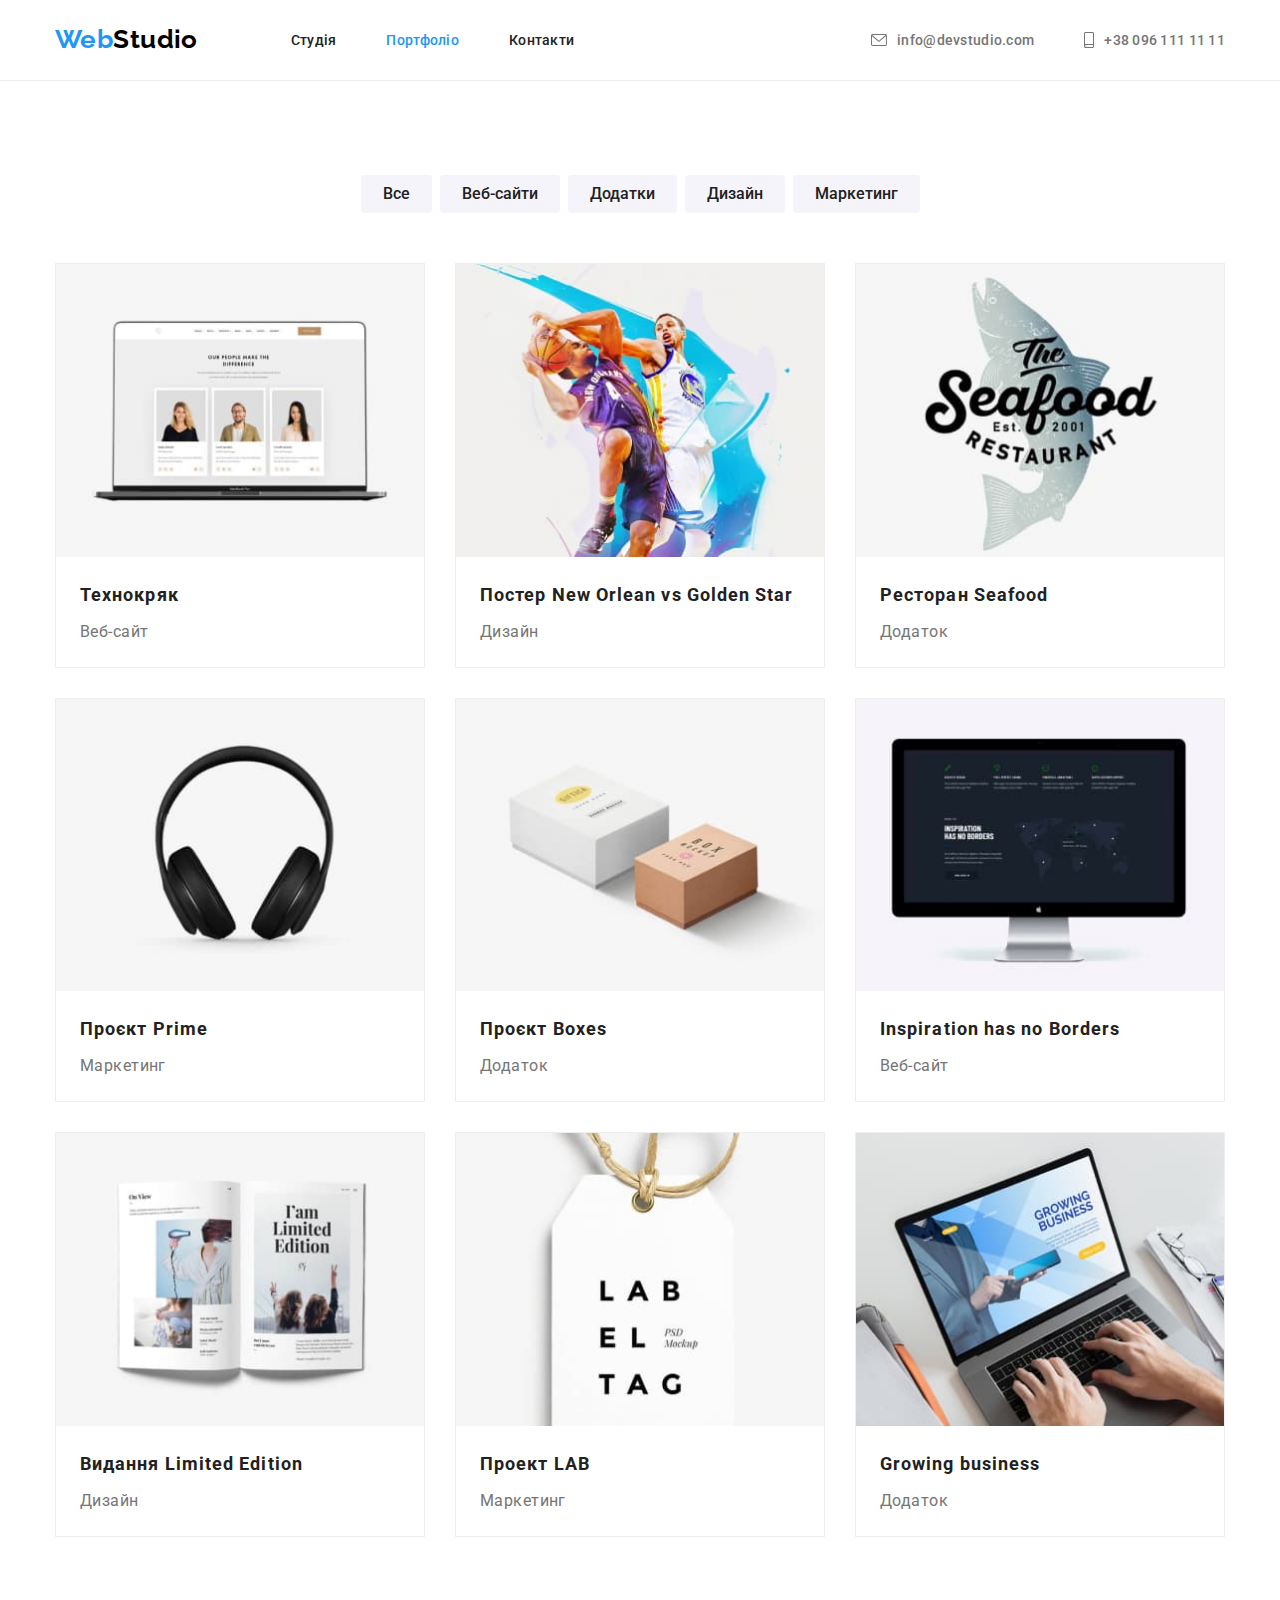
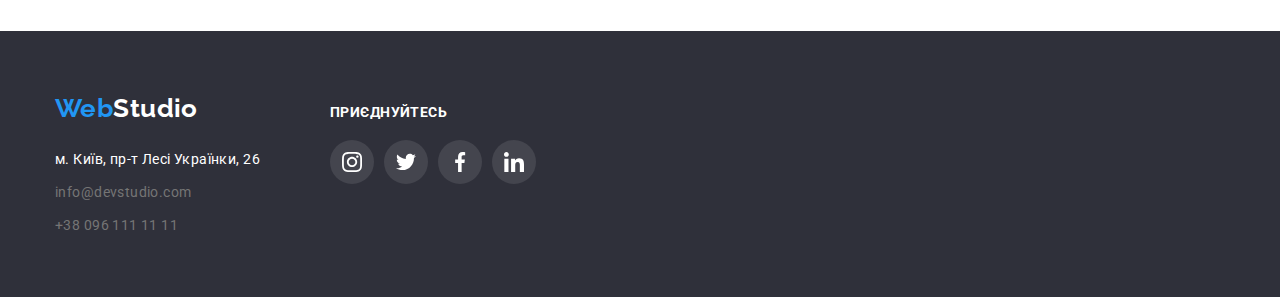
==== portfolio.html @ 28f4faa0 "fixed header" ====
<!DOCTYPE html>
<html lang="uk">
  <head>
    <meta charset="UTF-8" />
    <meta http-equiv="X-UA-Compatible" content="IE=edge" />
    <meta name="viewport" content="width=device-width, initial-scale=1.0" />
    <title>Портфоліо</title>
    <link rel="preconnect" href="https://fonts.googleapis.com" />
    <link rel="preconnect" href="https://fonts.gstatic.com" crossorigin />
    <link
      href="https://fonts.googleapis.com/css2?family=Raleway:wght@700&family=Roboto:wght@400;500;700;900&display=swap"
      rel="stylesheet"
    />
    <link
      rel="stylesheet"
      href="https://cdnjs.cloudflare.com/ajax/libs/modern-normalize/1.1.0/modern-normalize.min.css"
    />
    <link rel="stylesheet" href="./css/styles.css" />
  </head>
  <body>
    <!-- Header -->
    <header class="page-header">
      <div class="container main-nav">
        <nav class="main-nav">
          <a class="logo-header" href="#" lang="en"
            ><span class="logo-part-one">Web</span><span class="logo-part-two">Studio</span></a
          >
          <ul class="site-nav list">
            <li class="item">
              <a class="link" href="index.html">Студія</a>
            </li>
            <li class="item">
              <a class="link current" href="./portfolio.html">Портфоліо</a>
            </li>
            <li class="item">
              <a class="link" href="">Контакти</a>
            </li>
          </ul>
        </nav>
        <ul class="contacts-nav list">
          <li class="item">
            <a class="link" href="mailto:info@devstudio.com"
              ><svg class="icon-mail">
                <use href="./images/icons.svg#envelope"></use>
              </svg>
              info@devstudio.com</a
            >
          </li>
          <li class="item">
            <a class="link" href="tel:+380961111111"
              ><svg class="icon-tel">
                <use href="./images/icons.svg#smartphone"></use>
              </svg>
              +38 096 111 11 11</a
            >
          </li>
        </ul>
      </div>
    </header>
    <!-- Main -->
    <main>
      <section class="section">
        <div class="container">
          <ul class="btn list">
            <li class="item">
              <button type="button" class="item-btn">Все</button>
            </li>
            <li class="item">
              <button type="button" class="item-btn">Веб-сайти</button>
            </li>
            <li class="item">
              <button type="button" class="item-btn">Додатки</button>
            </li>
            <li class="item">
              <button type="button" class="item-btn">Дизайн</button>
            </li>
            <li class="item">
              <button type="button" class="item-btn">Маркетинг</button>
            </li>
          </ul>
          <ul class="flex-container list">
            <li class="flex-elements">
              <div class="project-card">
                <a class="link" href="">
                  <img
                    src="./images/portfolio/project-1.jpg"
                    alt="зображення веб-сайту"
                    width="370"
                  />
                  <div class="project-content">
                    <h2 class="project-title">Технокряк</h2>
                    <p class="project-text">Веб-сайт</p>
                  </div></a
                >
              </div>
            </li>
            <li class="flex-elements">
              <div class="project-card">
                <a class="link" href=""
                  ><img
                    src="./images/portfolio/project-2.jpg"
                    alt="зображення баскетболістів"
                    width="370"
                  />
                  <div class="project-content">
                    <h2 class="project-title">Постер New Orlean vs Golden Star</h2>
                    <p class="project-text">Дизайн</p>
                  </div></a
                >
              </div>
            </li>
            <li class="flex-elements">
              <div class="project-card">
                <a class="link" href=""
                  ><img src="./images/portfolio/project-3.jpg" alt="додаток ресторан" width="370" />
                  <div class="project-content">
                    <h2 class="project-title">Ресторан Seafood</h2>
                    <p class="project-text">Додаток</p>
                  </div></a
                >
              </div>
            </li>
            <li class="flex-elements">
              <div class="project-card">
                <a class="link" href=""
                  ><img src="./images/portfolio/project-4.jpg" alt="навушники" width="370" />
                  <div class="project-content">
                    <h2 class="project-title">Проєкт Prime</h2>
                    <p class="project-text">Маркетинг</p>
                  </div></a
                >
              </div>
            </li>
            <li class="flex-elements">
              <div class="project-card">
                <a class="link" href=""
                  ><img
                    src="./images/portfolio/project-5.jpg"
                    alt="зображення коробок"
                    width="370"
                  />
                  <div class="project-content">
                    <h2 class="project-title">Проєкт Boxes</h2>
                    <p class="project-text">Додаток</p>
                  </div></a
                >
              </div>
            </li>
            <li class="flex-elements">
              <div class="project-card">
                <a class="link" href="">
                  <img
                    src="./images/portfolio/project-6.jpg"
                    alt="зображення макбука"
                    width="370"
                  />
                  <div class="project-content">
                    <h2 class="project-title">Inspiration has no Borders</h2>
                    <p class="project-text">Веб-сайт</p>
                  </div></a
                >
              </div>
            </li>
            <li class="flex-elements">
              <div class="project-card">
                <a class="link" href=""
                  ><img src="./images/portfolio/project-7.jpg" alt="зображення книги" width="370" />
                  <div class="project-content">
                    <h2 class="project-title">Видання Limited Edition</h2>
                    <p class="project-text">Дизайн</p>
                  </div></a
                >
              </div>
            </li>
            <li class="flex-elements">
              <div class="project-card">
                <a class="link" href="">
                  <img src="./images/portfolio/project-8.jpg" alt="зображення брелка" width="370" />
                  <div class="project-content">
                    <h2 class="project-title">Проект LAB</h2>
                    <p class="project-text">Маркетинг</p>
                  </div></a
                >
              </div>
            </li>
            <li class="flex-elements">
              <div class="project-card">
                <a class="link" href="">
                  <img src="./images/portfolio/project-9.jpg" alt="зображення брелка" width="370" />
                  <div class="project-content">
                    <h2 class="project-title">Growing business</h2>
                    <p class="project-text">Додаток</p>
                  </div></a
                >
              </div>
            </li>
          </ul>
        </div>
      </section>
    </main>
    <!-- Footer -->
    <footer class="page-footer">
      <div class="container ft-flex">
        <div>
          <a class="logo-footer" href="#" lang="en"
            ><span class="logo-part-one">Web</span><span class="logo-part-three">Studio</span></a
          >
          <address>
            <ul class="address-nav list">
              <li>
                <a
                  class="link"
                  href="https://www.google.com/maps/place/%D0%B1%D1%83%D0%BB%D1%8C%D0%B2%D0%B0%D1%80+%D0%9B%D0%B5%D1%81%D1%96+%D0%A3%D0%BA%D1%80%D0%B0%D1%97%D0%BD%D0%BA%D0%B8,+26,+%D0%9A%D0%B8%D1%97%D0%B2,+02000/@50.4265807,30.5383858,17z/data=!3m1!4b1!4m5!3m4!1s0x40d4cf0e033ecbe9:0x57a4dffefec77da0!8m2!3d50.4265807!4d30.5383858"
                  ><span class="ftwhite">м. Київ, пр-т Лесі Українки, 26</span></a
                >
              </li>
              <li>
                <a class="link footer-text" href="mailto:info@devstudio.com">info@devstudio.com</a>
              </li>
              <li><a class="link footer-text" href="tel:+380961111111">+38 096 111 11 11</a></li>
            </ul>
          </address>
        </div>
        <div class="footer-socials">
          <p class="socials-text">Приєднуйтесь</p>
          <ul class="list socials-nav">
            <li class="item">
              <a
                class="link"
                href="https://www.instagram.com"
                target="_blank"
                rel="noopener noreferrer"
              >
                <svg class="soc-icon">
                  <use href="./images/icons.svg#instagram"></use>
                </svg>
              </a>
            </li>
            <li class="item">
              <a
                class="link"
                href="https://www.twitter.com"
                target="_blank"
                rel="noopener noreferrer"
              >
                <svg class="soc-icon">
                  <use href="./images/icons.svg#twitter"></use>
                </svg>
              </a>
            </li>
            <li class="item">
              <a
                class="link"
                href="https://www.facebook.com"
                target="_blank"
                rel="noopener noreferrer"
              >
                <svg class="soc-icon">
                  <use href="./images/icons.svg#facebook"></use>
                </svg>
              </a>
            </li>
            <li class="item">
              <a
                class="link"
                href="https://www.linkedin.com"
                target="_blank"
                rel="noopener noreferrer"
              >
                <svg class="soc-icon">
                  <use href="./images/icons.svg#linkedin"></use>
                </svg>
              </a>
            </li>
          </ul>
        </div>
      </div>
    </footer>
    <script src="fixed-header.js"></script>
    <script src="modal.js"></script>
  </body>
</html>
---- css/styles.css ----
:root {
  --primary-text-color: #757575;
  --title-text-color: #212121;
  --accent-color: #2196f3;
  --header-bg-color: #ececec;
  --primary-bg-color: #f5f5f5;
  --secondary-bg-color: #f5f4fa;
  --footer-bg-color: #2f303a;
  --primary-white-color: #ffffff;
  --primary-black-color: #000000;
  --footer-text-color: rgba(255, 255, 255, 0.6);
  --portfolio-bg-color: #eeeeee;
  --hover-button: #188ce8;
  --overlay: rgba(47, 48, 58, 0.4);
  --icon-color: #afb1b8;
  --container-set-gap: 15px;
  --icon-bg: rgba(255, 255, 255, 0.1);
  --box-shadow: 0px 2px 1px 0px rgba(0, 0, 0, 0.2), 0px 1px 1px 0px rgba(0, 0, 0, 0.14),
    0px 1px 3px 0px rgba(0, 0, 0, 0.12);
  --section-padding: 94px;
  --section-gap: 30px;
}

html {
  box-sizing: border-box;
}

*,
*::before,
*::after {
  box-sizing: inherit;
}

body {
  color: var(--primary-text-color);
  font-family: 'Roboto', 'Raleway', 'Arial', sans-serif;
  font-size: 14px;
  letter-spacing: 0.03em;
  /* padding-top: 80px; */
}

h1,
h2,
h3,
h4,
h5,
h6,
p,
ul {
  margin-top: 0;
  margin-bottom: 0;
}

img {
  display: block;
  max-width: 100%;
  height: auto;
}

.visually-hidden {
  position: absolute;
  white-space: nowrap;
  width: 1px;
  height: 1px;
  overflow: hidden;
  border: 0;
  padding: 0;
  clip: rect(0 0 0 0);
  clip-path: inset(50%);
  margin: -1px;
}

.container {
  width: 1200px;
  margin-left: auto;
  margin-right: auto;
  padding-left: var(--container-set-gap);
  padding-right: var(--container-set-gap);
}

.list {
  margin: 0;
  padding: 0;
  list-style: none;
}

/* primary text color #757575 */
/* secondary text color #212121*/
/* accent color #2196f3 */
/* primary background color #f5f5f5 */
/* secondary background color #EEEEEE */
/* header background color #ececec */
/* footer background color #2F303A */
/* our team bcg color #F5F4FA */

/* Header customisation */

.page-header {
  position: fixed;
  width: 100%;
  top: 0;
  left: 0;
  min-height: 80px;
  background-color: var(--primary-white-color);
  border-bottom: 1px solid var(--header-bg-color);
}

.main-nav {
  display: flex;
  align-items: center;
}

.logo-header,
.logo-footer {
  display: inline-block;

  text-decoration: none;
  font-family: Raleway, cursive;
  font-size: 26px;
  font-weight: 700;
  line-height: calc(35.96 / 26);
}

.logo-header {
  margin-right: 93px;
}

.logo-part-one {
  color: var(--accent-color);
}

.logo-part-two {
  color: var(--primary-black-color);
}
.logo-part-three {
  color: var(--primary-white-color);
}

/* Site nav */

.site-nav {
  display: flex;
}

.site-nav .item + .item,
.contacts-nav .item + .item {
  margin-left: 50px;
}

.site-nav .link {
  display: block;
  padding-top: 32px;
  padding-bottom: 32px;

  text-decoration: none;
  font-family: inherit;
  font-weight: 500;
  line-height: calc(16.41 / 14);
  letter-spacing: 0.02em;
  color: var(--title-text-color);
}

.site-nav .link:hover,
.site-nav .link:focus {
  color: var(--accent-color);
}

.site-nav .link.current {
  color: var(--accent-color);
}

/* Contacts nav */

.contacts-nav {
  display: flex;
  margin-left: auto;
  align-items: center;
}

.contacts-nav .link {
  display: flex;
  align-items: center;
  text-decoration: none;

  font-family: inherit;
  font-weight: 500;
  line-height: calc(16 / 14);
  letter-spacing: 0.02em;
  color: inherit;
  fill: currentColor;
}

.contacts-nav .link:hover,
.contacts-nav .link:focus {
  color: var(--accent-color);
}

.icon-mail {
  width: 16px;
  height: 12px;
  margin-right: 10px;

  fill: currentColor;
}

.icon-tel {
  width: 10px;
  height: 16px;
  margin-right: 10px;

  fill: currentColor;
}

/* main customisation */
/* hero */

.hero {
  background-image: linear-gradient(to right, var(--overlay), var(--overlay)),
    url(../images/main/hero.jpg);
  max-width: 1600px;
  margin-left: auto;
  margin-right: auto;

  padding-top: 200px;
  padding-bottom: 200px;

  text-align: center;
  background-color: var(--footer-bg-color);
}

.button {
  border-radius: 4px;
  border: none;
  box-shadow: 0px 4px 4px rgba(0, 0, 0, 0.15);
  padding: 10px 32px;
  align-items: center;

  font-family: inherit;
  font-weight: 700;
  font-size: 16px;
  line-height: calc(30 / 16);
  letter-spacing: 0.06em;
  color: var(--primary-white-color);
  background-color: var(--accent-color);
  cursor: pointer;
}

.button:hover,
.button:focus {
  background-color: var(--hover-button);
}

.hero-title {
  font-weight: 900;
  font-size: 44px;
  line-height: calc(60 / 44);
  text-transform: uppercase;
  letter-spacing: 0.06em;
  color: var(--primary-white-color);
}

.hero-container {
  width: 696px;
  margin: 0 auto;
  max-height: 200px;
}

.hero-container h1 {
  margin-bottom: var(--section-gap);
}

/* sections */

.section {
  padding-top: var(--section-padding);
  padding-bottom: var(--section-padding);
}

.section-nopadding {
  padding-top: 0;
  padding-bottom: var(--section-padding);
}

.section > h3 {
  margin-bottom: 10px;
}

.section-title {
  margin-bottom: 50px;

  font-weight: 700;
  font-size: 36px;
  line-height: calc(42.19 / 36);
  text-align: center;
  color: var(--title-text-color);
}

.features {
  display: flex;
  gap: var(--section-gap);
}

.features-bg {
  width: 270px;
  height: 120px;
  display: flex;
  align-items: center;
  justify-content: center;
  margin-bottom: 30px;

  background-color: var(--secondary-bg-color);
}

.features-title {
  margin-bottom: 10px;
}

.features-text {
  line-height: calc(24 / 14);
}

.features .features-title {
  font-weight: 700;
  line-height: calc(16.41 / 14);
  text-transform: uppercase;
  color: var(--title-text-color);
}

.icon-features {
  width: 70px;
  height: 70px;
}

.product {
  display: flex;
  gap: var(--section-gap);
}

/* our team section */

.section-bg {
  background-color: var(--secondary-bg-color);
}

.team {
  display: flex;
  padding-inline-start: 0;
}

.team .link {
  width: 44px;
  height: 44px;
  display: flex;
  align-items: center;
  justify-content: center;
  color: var(--icon-color);
  fill: currentColor;
  border-radius: 50%;

  font-family: inherit;
  text-decoration: none;
  text-align: center;
  font-size: 16px;
  background-color: var(--primary-white-color);
}

.team .link:hover,
.team .link:focus {
  color: var(--primary-white-color);
  background-color: var(--accent-color);
}

.member-card {
  text-align: center;
  padding: var(--section-gap);
}

.member {
  box-shadow: var(--box-shadow);
  border-radius: 8px;
  background-color: var(--primary-white-color);
}

.member-title {
  font-weight: 500;
  font-size: 16px;
  line-height: calc(18.75 / 16);
  color: var(--title-text-color);
}

.member-text {
  margin-top: 10px;
  margin-bottom: 16px;
}

.team {
  gap: var(--section-gap);
}

.list .socials {
  margin-left: auto;
  margin-right: auto;
  gap: 10px;
}

/* Our Clients Section */

.clients {
  display: flex;
  gap: var(--section-gap);
}

.clients .link {
  display: flex;
  align-items: center;
  justify-content: center;
  width: 170px;
  height: 92px;
  fill: currentColor;
  color: var(--icon-color);
  border: 1px solid var(--icon-color);
  border-radius: 4px;
}

.clients .link:hover,
.clients .link:focus {
  fill: var(--accent-color);
  border-color: var(--accent-color);
}

.client-icon {
  width: 106px;
  height: 60px;
}

/* footer customisation */

.page-footer {
  padding-top: 60px;
  padding-bottom: 60px;

  background-color: var(--footer-bg-color);
}

.ft-flex {
  display: flex;
  align-items: baseline;
}

.page-footer address {
  line-height: calc(24 / 14);
  margin-top: 20px;
}

.address-nav {
  display: flex;
  flex-direction: column;
  gap: 9px;
}

.address-nav .link {
  display: flex;
  flex-direction: column;

  font-style: normal;
  text-decoration: none;
  color: inherit;
}

.ftwhite {
  color: var(--primary-white-color);
}

.address-nav .link:hover,
.address-nav .link:focus {
  color: var(--accent-color);
}

/* socials */

.page-footer .socials {
  display: inline-flex;
}

.footer-socials {
  margin-left: 70px;
}

.socials {
  display: flex;
  gap: 10px;
}

.socials-text {
  margin-bottom: 20px;
  font-weight: 700;
  line-height: calc(16 / 14);
  letter-spacing: 0.03em;
  text-transform: uppercase;
  color: var(--primary-white-color);
}

.socials-nav {
  display: flex;
  gap: 10px;
}

.socials-nav .link {
  width: 44px;
  height: 44px;
  display: flex;
  align-items: center;
  justify-content: center;
  color: var(--primary-white-color);
  fill: currentColor;
  border-radius: 50%;
  background-color: var(--icon-bg);
}

.socials-nav .link:hover,
.socials-nav .link:focus {
  background-color: var(--accent-color);
}

.soc-icon {
  width: 20px;
  height: 20px;
}

/* Портфоліо page customisation */

/* Button */

.btn {
  display: flex;
  margin-bottom: 50px;
  gap: 8px;

  justify-content: center;
}

.item-btn {
  border-radius: 4px;
  border: none;
  border-color: transparent;
  padding: 6px 22px;

  font-family: inherit;
  font-weight: 500;
  font-size: 16px;
  text-align: center;
  line-height: calc(26 / 16);
  color: var(--title-text-color);
  background-color: var(--secondary-bg-color);
  cursor: pointer;
}

.item-btn:hover,
.item-btn:focus {
  color: var(--primary-white-color);
  background-color: var(--accent-color);
  border-color: transparent;
  box-shadow: var(--box-shadow);
}

/* Portfolio page customisation */

.flex-container {
  width: 1170px;
  display: flex;
  align-items: center;
  justify-content: center;
  flex-wrap: wrap;

  gap: var(--section-gap);
}

.flex-elements {
  width: calc((100% - 60px) / 3);
  border: 1px solid var(--portfolio-bg-color);
}

.project-content {
  padding: 20px 24px;
}

.project-title {
  font-weight: 700;
  font-size: 18px;
  line-height: calc(36 / 18);
  letter-spacing: 0.06em;
  color: var(--title-text-color);
  margin-bottom: 4px;
}

.project-text {
  font-size: 16px;
  line-height: calc(30 / 16);
}

.flex-container .link {
  display: inline-block;
  text-decoration: none;
  color: inherit;
}

.flex-container .link:hover,
.flex-container .link:focus {
  box-shadow: var(--box-shadow);
}
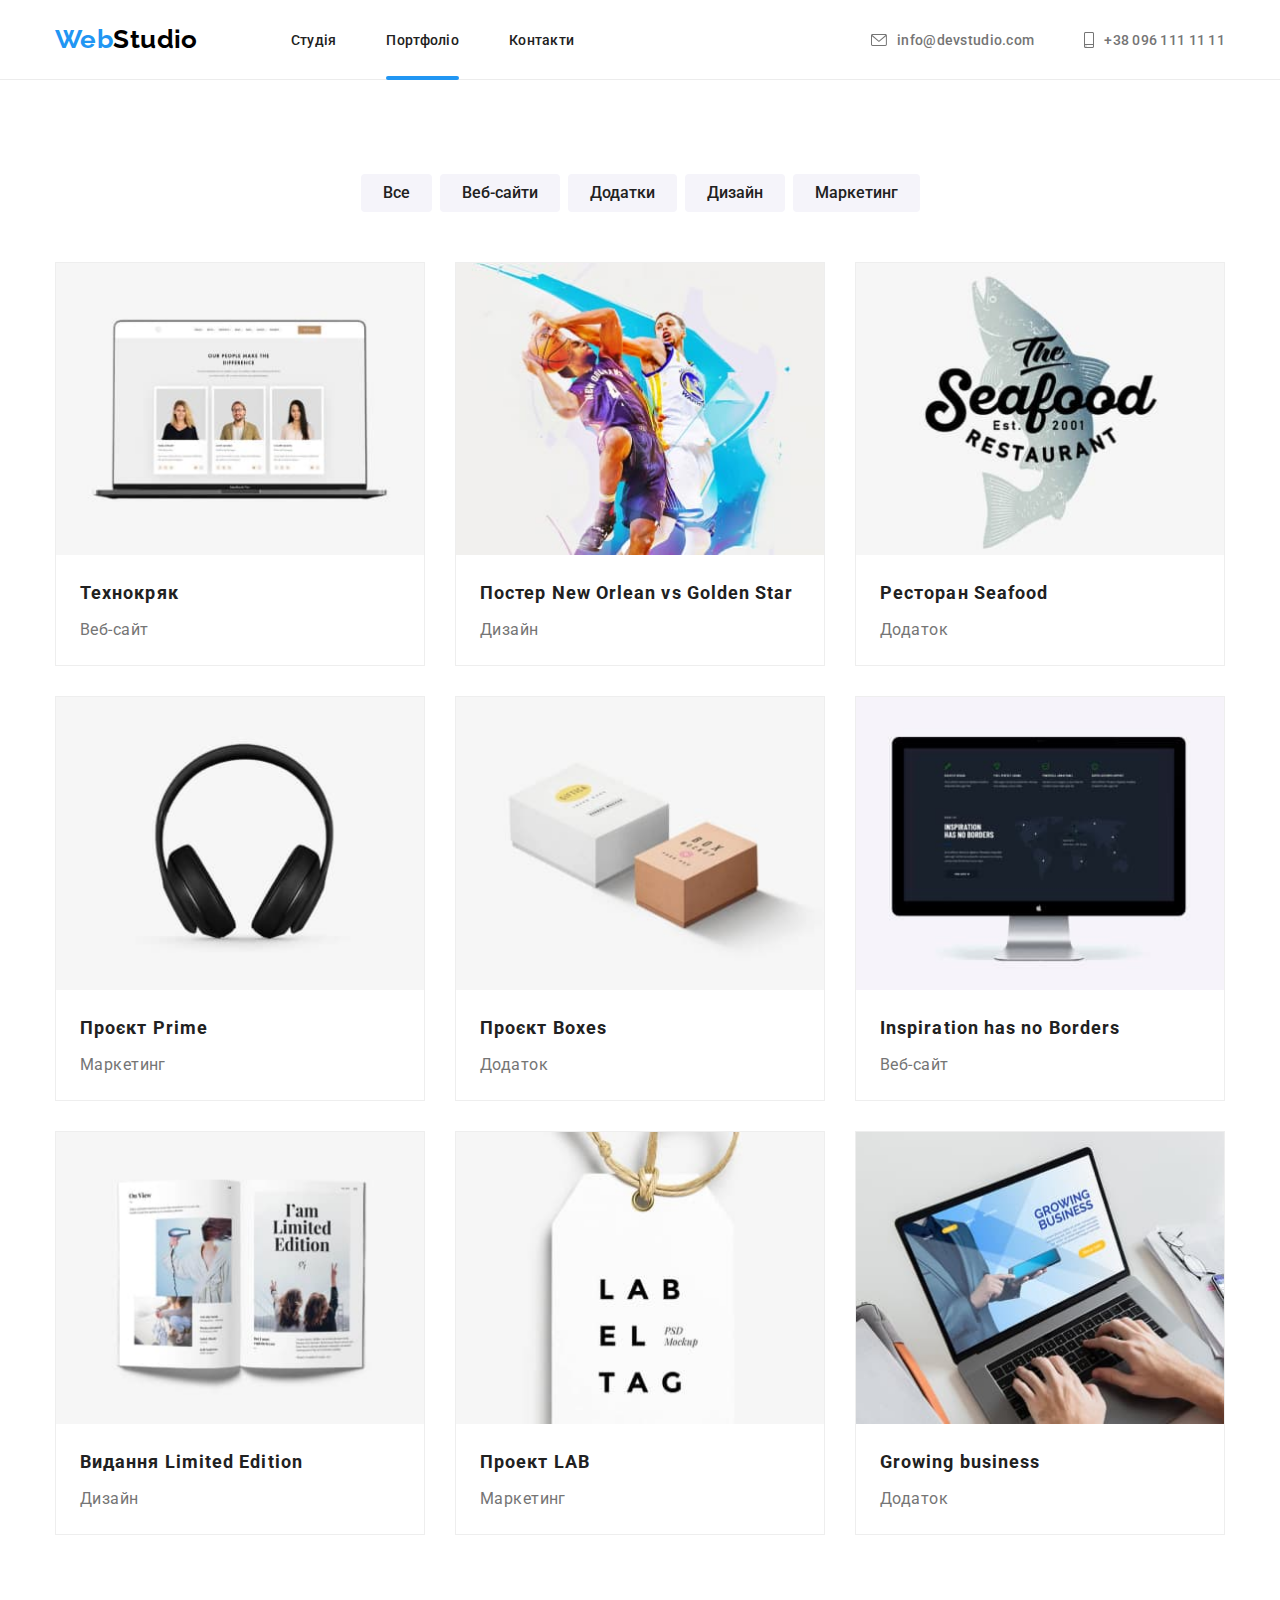
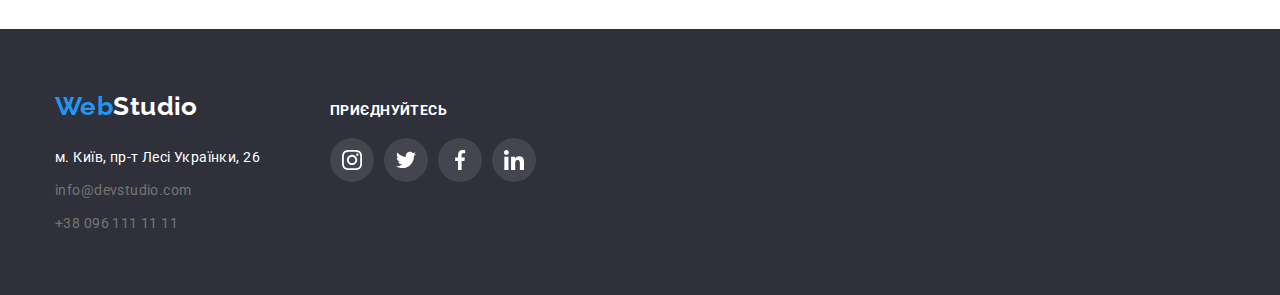
==== commit 7707c3d7: "index.html finished" ====
--- a/portfolio.html
+++ b/portfolio.html
@@ -63,19 +63,74 @@
         <div class="container">
           <ul class="btn list">
             <li class="item">
-              <button type="button" class="item-btn">Все</button>
-            </li>
-            <li class="item">
-              <button type="button" class="item-btn">Веб-сайти</button>
-            </li>
-            <li class="item">
-              <button type="button" class="item-btn">Додатки</button>
-            </li>
-            <li class="item">
-              <button type="button" class="item-btn">Дизайн</button>
-            </li>
-            <li class="item">
-              <button type="button" class="item-btn">Маркетинг</button>
+              <button
+                type="button"
+                class="item-btn"
+                style="
+                  transition: color 250ms cubic-bezier(0.4, 0, 0.2, 1),
+                    background-color 250ms cubic-bezier(0.4, 0, 0.2, 1),
+                    border-color 250ms cubic-bezier(0.4, 0, 0.2, 1),
+                    box-shadow 250ms cubic-bezier(0.4, 0, 0.2, 1);
+                "
+              >
+                Все
+              </button>
+            </li>
+            <li class="item">
+              <button
+                type="button"
+                class="item-btn"
+                style="
+                  transition: color 250ms cubic-bezier(0.4, 0, 0.2, 1),
+                    background-color 250ms cubic-bezier(0.4, 0, 0.2, 1),
+                    border-color 250ms cubic-bezier(0.4, 0, 0.2, 1),
+                    box-shadow 250ms cubic-bezier(0.4, 0, 0.2, 1);
+                "
+              >
+                Веб-сайти
+              </button>
+            </li>
+            <li class="item">
+              <button
+                type="button"
+                class="item-btn"
+                style="
+                  transition: color 250ms cubic-bezier(0.4, 0, 0.2, 1),
+                    background-color 250ms cubic-bezier(0.4, 0, 0.2, 1),
+                    border-color 250ms cubic-bezier(0.4, 0, 0.2, 1),
+                    box-shadow 250ms cubic-bezier(0.4, 0, 0.2, 1);
+                "
+              >
+                Додатки
+              </button>
+            </li>
+            <li class="item">
+              <button
+                type="button"
+                class="item-btn"
+                style="
+                  transition: color 250ms cubic-bezier(0.4, 0, 0.2, 1),
+                    background-color 250ms cubic-bezier(0.4, 0, 0.2, 1),
+                    border-color 250ms cubic-bezier(0.4, 0, 0.2, 1),
+                    box-shadow 250ms cubic-bezier(0.4, 0, 0.2, 1);
+                "
+              >
+                Дизайн
+              </button>
+            </li>
+            <li class="item">
+              <button
+                type="button"
+                class="item-btn"
+                style="
+                  transition: color 250ms cubic-bezier(0.4, 0, 0.2, 1),
+                    background-color 250ms cubic-bezier(0.4, 0, 0.2, 1),
+                    border-color 250ms cubic-bezier(0.4, 0, 0.2, 1),
+                    box-shadow 250ms cubic-bezier(0.4, 0, 0.2, 1);
+                "
+              >
+                Маркетинг
+              </button>
             </li>
           </ul>
           <ul class="flex-container list">
@@ -276,7 +331,7 @@
         </div>
       </div>
     </footer>
-    <script src="fixed-header.js"></script>
-    <script src="modal.js"></script>
+    <script src="./js/fixed-header.js"></script>
+    <script src="./js/modal.js"></script>
   </body>
 </html>
--- a/css/styles.css
+++ b/css/styles.css
@@ -19,6 +19,7 @@
     0px 1px 3px 0px rgba(0, 0, 0, 0.12);
   --section-padding: 94px;
   --section-gap: 30px;
+  --timing-function: cubic-bezier(0.4, 0, 0.2, 1);
 }
 
 html {
@@ -36,7 +37,6 @@
   font-family: 'Roboto', 'Raleway', 'Arial', sans-serif;
   font-size: 14px;
   letter-spacing: 0.03em;
-  /* padding-top: 80px; */
 }
 
 h1,
@@ -100,9 +100,10 @@
   width: 100%;
   top: 0;
   left: 0;
-  min-height: 80px;
+  height: 80px;
   background-color: var(--primary-white-color);
   border-bottom: 1px solid var(--header-bg-color);
+  z-index: 100;
 }
 
 .main-nav {
@@ -148,7 +149,9 @@
 }
 
 .site-nav .link {
-  display: block;
+  position: relative;
+
+  display: flex;
   padding-top: 32px;
   padding-bottom: 32px;
 
@@ -158,6 +161,8 @@
   line-height: calc(16.41 / 14);
   letter-spacing: 0.02em;
   color: var(--title-text-color);
+
+  transition: color 250ms var(--timing-function);
 }
 
 .site-nav .link:hover,
@@ -165,8 +170,22 @@
   color: var(--accent-color);
 }
 
-.site-nav .link.current {
-  color: var(--accent-color);
+/* .site-nav .link.current {
+  transition: scaleX 250ms var(--timing-function);
+} */
+
+.site-nav .link.current::after {
+  content: '';
+
+  position: absolute;
+  left: 0;
+  bottom: 0;
+
+  display: flex;
+  width: 100%;
+  height: 4px;
+  border-radius: 2px;
+  background-color: var(--accent-color);
 }
 
 /* Contacts nav */
@@ -188,6 +207,8 @@
   letter-spacing: 0.02em;
   color: inherit;
   fill: currentColor;
+
+  transition: color 250ms var(--timing-function), fill 250ms var(--timing-function);
 }
 
 .contacts-nav .link:hover,
@@ -229,9 +250,9 @@
 }
 
 .button {
+  display: inline-flex;
   border-radius: 4px;
   border: none;
-  box-shadow: 0px 4px 4px rgba(0, 0, 0, 0.15);
   padding: 10px 32px;
   align-items: center;
 
@@ -243,11 +264,15 @@
   color: var(--primary-white-color);
   background-color: var(--accent-color);
   cursor: pointer;
+
+  transition: background-color 250ms var(--timing-function)-bezier(0.4, 0, 0.2, 1),
+    box-shadow 250ms var(--timing-function)-bezier(0.4, 0, 0.2, 1);
 }
 
 .button:hover,
 .button:focus {
   background-color: var(--hover-button);
+  box-shadow: 0px 4px 4px rgba(0, 0, 0, 0.15);
 }
 
 .hero-title {
@@ -331,12 +356,41 @@
   height: 70px;
 }
 
+/* Product section */
+
 .product {
   display: flex;
   gap: var(--section-gap);
 }
 
-/* our team section */
+.product-1,
+.product-2,
+.product-3 {
+  position: relative;
+}
+
+.product-thumb {
+  position: absolute;
+  bottom: 0;
+
+  display: flex;
+  justify-content: center;
+  align-items: center;
+  width: 100%;
+  height: 70px;
+
+  background-color: rgba(47, 48, 58, 0.8);
+}
+
+.product-thumb p {
+  line-height: calc(16.41 / 14);
+  text-transform: uppercase;
+  font-weight: 700;
+
+  color: var(--primary-white-color);
+}
+
+/* Our team section */
 
 .section-bg {
   background-color: var(--secondary-bg-color);
@@ -362,6 +416,9 @@
   text-align: center;
   font-size: 16px;
   background-color: var(--primary-white-color);
+
+  transition: color 250ms var(--timing-function)-bezier(0.4, 0, 0.2, 1),
+    background-color 250ms var(--timing-function)-bezier(0.4, 0, 0.2, 1);
 }
 
 .team .link:hover,
@@ -420,6 +477,9 @@
   color: var(--icon-color);
   border: 1px solid var(--icon-color);
   border-radius: 4px;
+
+  transition: fill 250ms var(--timing-function)-bezier(0.4, 0, 0.2, 1),
+    border-color 250ms var(--timing-function)-bezier(0.4, 0, 0.2, 1);
 }
 
 .clients .link:hover,
@@ -465,6 +525,8 @@
   font-style: normal;
   text-decoration: none;
   color: inherit;
+
+  transition: color 250ms var(--timing-function)-bezier(0.4, 0, 0.2, 1);
 }
 
 .ftwhite {
@@ -477,10 +539,6 @@
 }
 
 /* socials */
-
-.page-footer .socials {
-  display: inline-flex;
-}
 
 .footer-socials {
   margin-left: 70px;
@@ -515,6 +573,8 @@
   fill: currentColor;
   border-radius: 50%;
   background-color: var(--icon-bg);
+
+  transition: background-color 250ms var(--timing-function)-bezier(0.4, 0, 0.2, 1);
 }
 
 .socials-nav .link:hover,
@@ -537,9 +597,11 @@
   gap: 8px;
 
   justify-content: center;
+  align-self: center;
 }
 
 .item-btn {
+  display: flex;
   border-radius: 4px;
   border: none;
   border-color: transparent;
@@ -553,6 +615,11 @@
   color: var(--title-text-color);
   background-color: var(--secondary-bg-color);
   cursor: pointer;
+
+  transition: color 250ms var(--timing-function)-bezier(0.4, 0, 0.2, 1);
+  transition: background-color 250ms var(--timing-function)-bezier(0.4, 0, 0.2, 1);
+  transition: border-color 250ms var(--timing-function)-bezier(0.4, 0, 0.2, 1);
+  transition: box-shadow 250ms var(--timing-function)-bezier(0.4, 0, 0.2, 1);
 }
 
 .item-btn:hover,
@@ -602,6 +669,8 @@
   display: inline-block;
   text-decoration: none;
   color: inherit;
+
+  transition: box-shadow 250ms var(--timing-function)-bezier(0.4, 0, 0.2, 1);
 }
 
 .flex-container .link:hover,
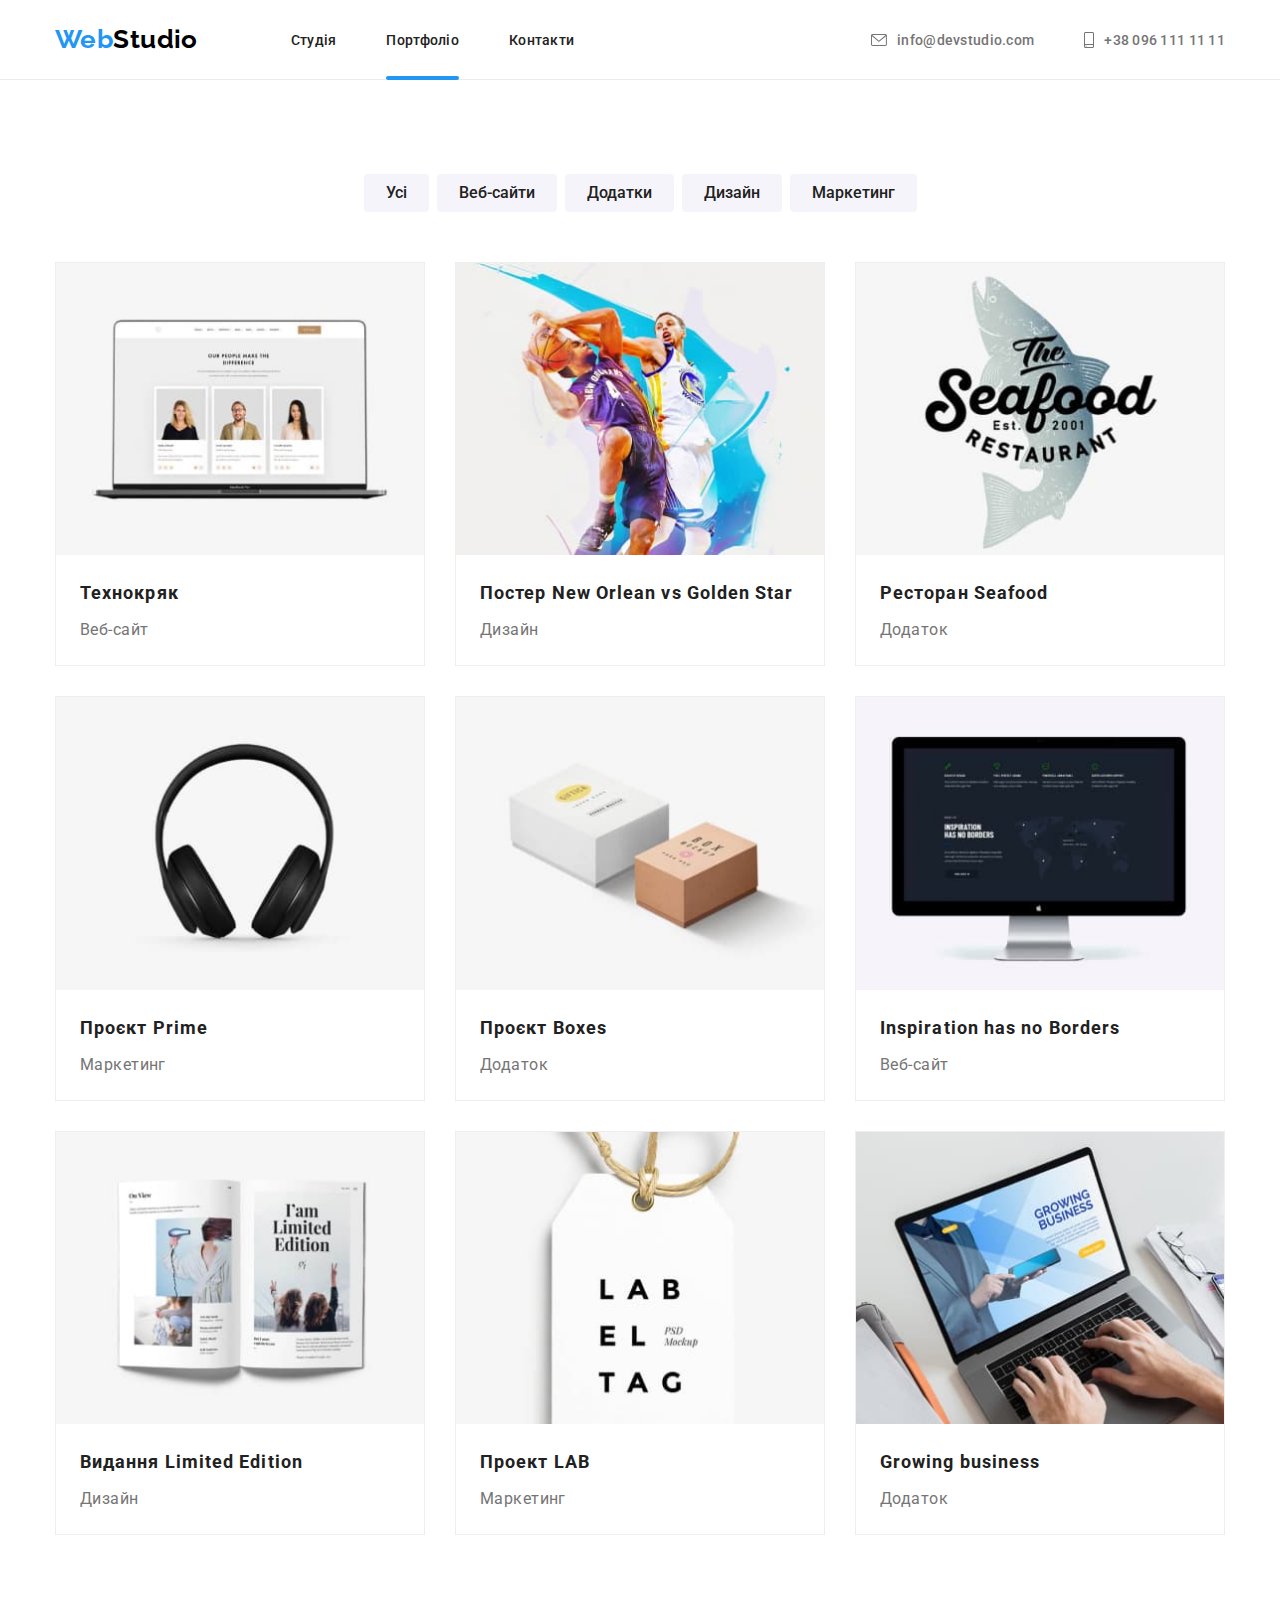
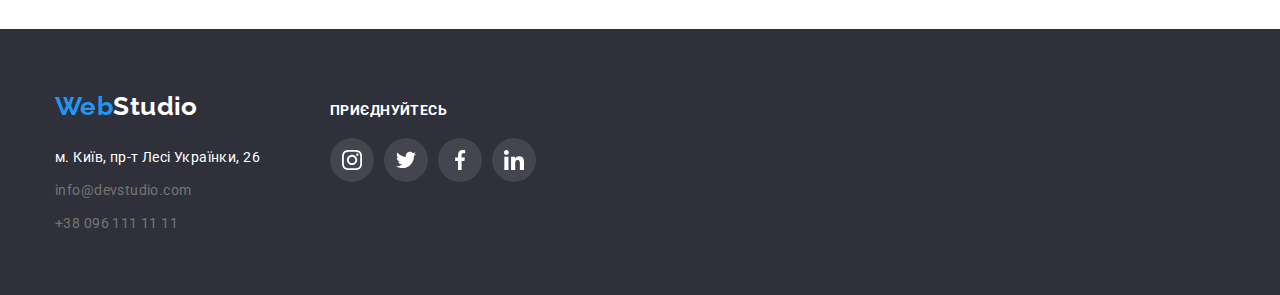
==== commit 5dea3ba4: "transform translate" ====
--- a/portfolio.html
+++ b/portfolio.html
@@ -73,7 +73,7 @@
                     box-shadow 250ms cubic-bezier(0.4, 0, 0.2, 1);
                 "
               >
-                Все
+                Усі
               </button>
             </li>
             <li class="item">
@@ -133,8 +133,8 @@
               </button>
             </li>
           </ul>
-          <ul class="flex-container list">
-            <li class="flex-elements">
+          <ul class="project-container list">
+            <li class="project-elements">
               <div class="project-card">
                 <a class="link" href="">
                   <img
@@ -149,7 +149,7 @@
                 >
               </div>
             </li>
-            <li class="flex-elements">
+            <li class="project-elements">
               <div class="project-card">
                 <a class="link" href=""
                   ><img
@@ -164,7 +164,7 @@
                 >
               </div>
             </li>
-            <li class="flex-elements">
+            <li class="project-elements">
               <div class="project-card">
                 <a class="link" href=""
                   ><img src="./images/portfolio/project-3.jpg" alt="додаток ресторан" width="370" />
@@ -175,7 +175,7 @@
                 >
               </div>
             </li>
-            <li class="flex-elements">
+            <li class="project-elements">
               <div class="project-card">
                 <a class="link" href=""
                   ><img src="./images/portfolio/project-4.jpg" alt="навушники" width="370" />
@@ -186,7 +186,7 @@
                 >
               </div>
             </li>
-            <li class="flex-elements">
+            <li class="project-elements">
               <div class="project-card">
                 <a class="link" href=""
                   ><img
@@ -201,7 +201,7 @@
                 >
               </div>
             </li>
-            <li class="flex-elements">
+            <li class="project-elements">
               <div class="project-card">
                 <a class="link" href="">
                   <img
@@ -216,7 +216,7 @@
                 >
               </div>
             </li>
-            <li class="flex-elements">
+            <li class="project-elements">
               <div class="project-card">
                 <a class="link" href=""
                   ><img src="./images/portfolio/project-7.jpg" alt="зображення книги" width="370" />
@@ -227,7 +227,7 @@
                 >
               </div>
             </li>
-            <li class="flex-elements">
+            <li class="project-elements">
               <div class="project-card">
                 <a class="link" href="">
                   <img src="./images/portfolio/project-8.jpg" alt="зображення брелка" width="370" />
@@ -238,7 +238,7 @@
                 >
               </div>
             </li>
-            <li class="flex-elements">
+            <li class="project-elements">
               <div class="project-card">
                 <a class="link" href="">
                   <img src="./images/portfolio/project-9.jpg" alt="зображення брелка" width="370" />
--- a/css/styles.css
+++ b/css/styles.css
@@ -34,7 +34,7 @@
 
 body {
   color: var(--primary-text-color);
-  font-family: 'Roboto', 'Raleway', 'Arial', sans-serif;
+  font-family: 'Roboto', 'Raleway', sans-serif;
   font-size: 14px;
   letter-spacing: 0.03em;
 }
@@ -161,6 +161,7 @@
   line-height: calc(16.41 / 14);
   letter-spacing: 0.02em;
   color: var(--title-text-color);
+  cursor: url(../images/icons/finger1.svg);
 
   transition: color 250ms var(--timing-function);
 }
@@ -263,10 +264,9 @@
   letter-spacing: 0.06em;
   color: var(--primary-white-color);
   background-color: var(--accent-color);
-  cursor: pointer;
-
-  transition: background-color 250ms var(--timing-function)-bezier(0.4, 0, 0.2, 1),
-    box-shadow 250ms var(--timing-function)-bezier(0.4, 0, 0.2, 1);
+  cursor: url(../images/icons/finger1.svg);
+
+  transition: background-color 250ms var(--timing-function), box-shadow 250ms var(--timing-function);
 }
 
 .button:hover,
@@ -417,8 +417,7 @@
   font-size: 16px;
   background-color: var(--primary-white-color);
 
-  transition: color 250ms var(--timing-function)-bezier(0.4, 0, 0.2, 1),
-    background-color 250ms var(--timing-function)-bezier(0.4, 0, 0.2, 1);
+  transition: color 250ms var(--timing-function), background-color 250ms var(--timing-function);
 }
 
 .team .link:hover,
@@ -478,8 +477,7 @@
   border: 1px solid var(--icon-color);
   border-radius: 4px;
 
-  transition: fill 250ms var(--timing-function)-bezier(0.4, 0, 0.2, 1),
-    border-color 250ms var(--timing-function)-bezier(0.4, 0, 0.2, 1);
+  transition: fill 250ms var(--timing-function), border-color 250ms var(--timing-function);
 }
 
 .clients .link:hover,
@@ -526,7 +524,7 @@
   text-decoration: none;
   color: inherit;
 
-  transition: color 250ms var(--timing-function)-bezier(0.4, 0, 0.2, 1);
+  transition: color 250ms var(--timing-function);
 }
 
 .ftwhite {
@@ -574,7 +572,7 @@
   border-radius: 50%;
   background-color: var(--icon-bg);
 
-  transition: background-color 250ms var(--timing-function)-bezier(0.4, 0, 0.2, 1);
+  transition: background-color 250ms var(--timing-function);
 }
 
 .socials-nav .link:hover,
@@ -616,10 +614,10 @@
   background-color: var(--secondary-bg-color);
   cursor: pointer;
 
-  transition: color 250ms var(--timing-function)-bezier(0.4, 0, 0.2, 1);
-  transition: background-color 250ms var(--timing-function)-bezier(0.4, 0, 0.2, 1);
-  transition: border-color 250ms var(--timing-function)-bezier(0.4, 0, 0.2, 1);
-  transition: box-shadow 250ms var(--timing-function)-bezier(0.4, 0, 0.2, 1);
+  transition: color 250ms var(--timing-function);
+  transition: background-color 250ms var(--timing-function);
+  transition: border-color 250ms var(--timing-function);
+  transition: box-shadow 250ms var(--timing-function);
 }
 
 .item-btn:hover,
@@ -632,7 +630,7 @@
 
 /* Portfolio page customisation */
 
-.flex-container {
+.project-container {
   width: 1170px;
   display: flex;
   align-items: center;
@@ -642,7 +640,7 @@
   gap: var(--section-gap);
 }
 
-.flex-elements {
+.project-elements {
   width: calc((100% - 60px) / 3);
   border: 1px solid var(--portfolio-bg-color);
 }
@@ -665,15 +663,15 @@
   line-height: calc(30 / 16);
 }
 
-.flex-container .link {
+.project-container .link {
   display: inline-block;
   text-decoration: none;
   color: inherit;
 
-  transition: box-shadow 250ms var(--timing-function)-bezier(0.4, 0, 0.2, 1);
-}
-
-.flex-container .link:hover,
-.flex-container .link:focus {
+  transition: box-shadow 250ms var(--timing-function);
+}
+
+.project-container .link:hover,
+.project-container .link:focus {
   box-shadow: var(--box-shadow);
 }
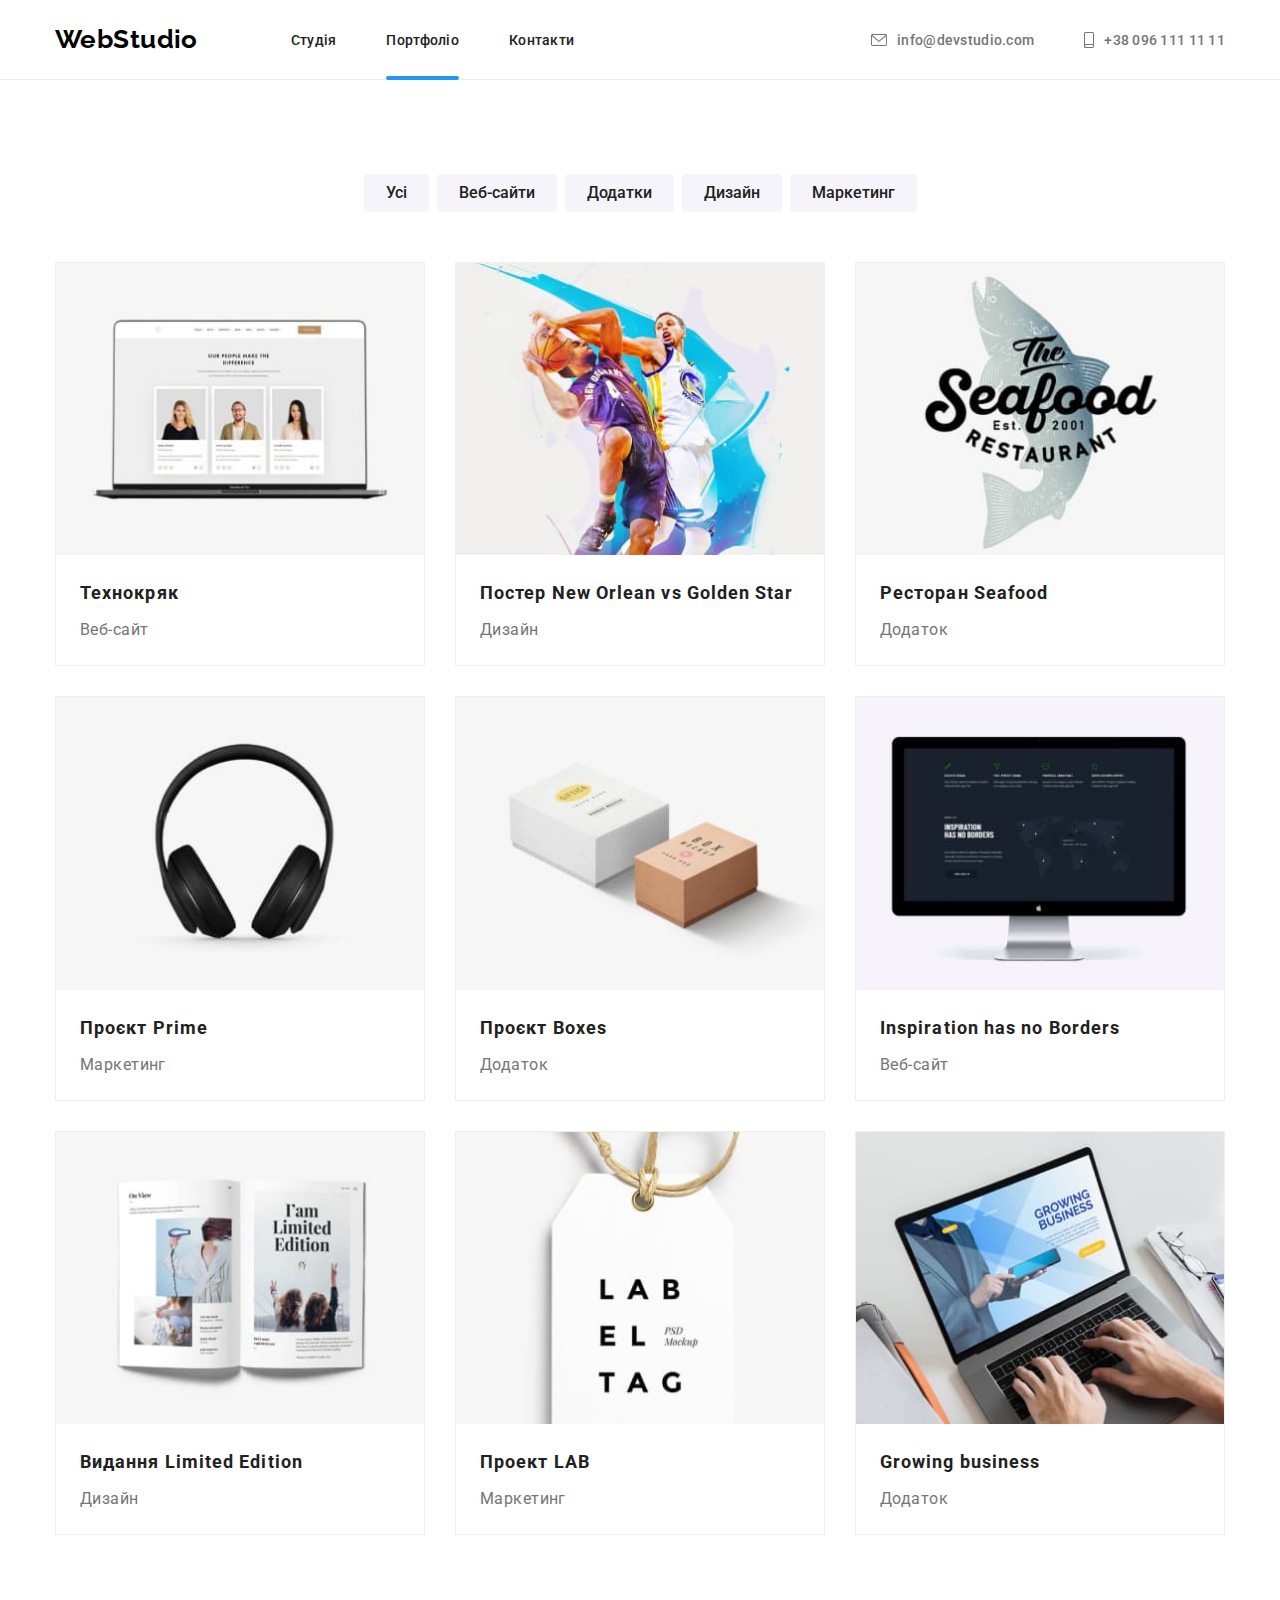
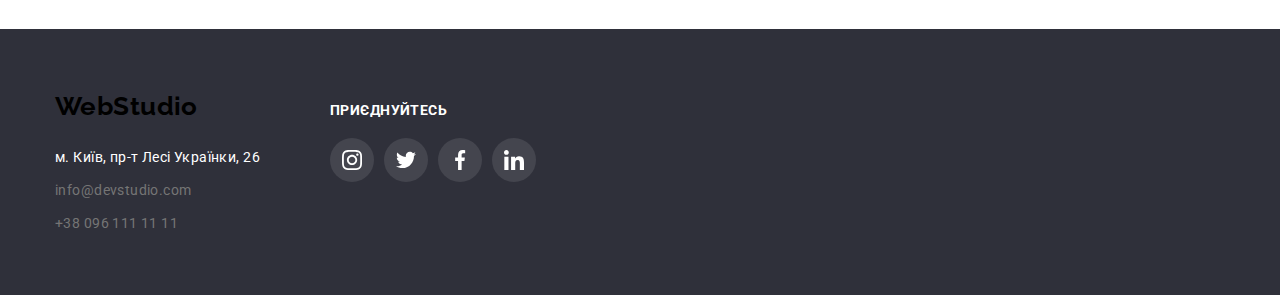
==== commit daf2e94d: "optimisation" ====
--- a/portfolio.html
+++ b/portfolio.html
@@ -135,19 +135,18 @@
           </ul>
           <ul class="project-container list">
             <li class="project-elements">
-              <div class="project-card">
-                <a class="link" href="">
-                  <img
-                    src="./images/portfolio/project-1.jpg"
-                    alt="зображення веб-сайту"
-                    width="370"
-                  />
-                  <div class="project-content">
-                    <h2 class="project-title">Технокряк</h2>
-                    <p class="project-text">Веб-сайт</p>
-                  </div></a
-                >
-              </div>
+              <a class="link" href="">
+                <div class="portfolio-list__overlay"></div>
+                <img
+                  src="./images/portfolio/project-1.jpg"
+                  alt="зображення веб-сайту"
+                  width="370"
+                />
+                <div class="project-content">
+                  <h2 class="project-title">Технокряк</h2>
+                  <p class="project-text">Веб-сайт</p>
+                </div></a
+              >
             </li>
             <li class="project-elements">
               <div class="project-card">
--- a/css/styles.css
+++ b/css/styles.css
@@ -22,16 +22,6 @@
   --timing-function: cubic-bezier(0.4, 0, 0.2, 1);
 }
 
-html {
-  box-sizing: border-box;
-}
-
-*,
-*::before,
-*::after {
-  box-sizing: inherit;
-}
-
 body {
   color: var(--primary-text-color);
   font-family: 'Roboto', 'Raleway', sans-serif;
@@ -47,8 +37,7 @@
 h6,
 p,
 ul {
-  margin-top: 0;
-  margin-bottom: 0;
+  margin: 0;
 }
 
 img {
@@ -72,8 +61,7 @@
 
 .container {
   width: 1200px;
-  margin-left: auto;
-  margin-right: auto;
+  margin: 0 auto;
   padding-left: var(--container-set-gap);
   padding-right: var(--container-set-gap);
 }
@@ -82,6 +70,10 @@
   margin: 0;
   padding: 0;
   list-style: none;
+}
+
+.link {
+  color: inherit;
 }
 
 /* primary text color #757575 */
@@ -113,34 +105,25 @@
 
 .logo-header,
 .logo-footer {
-  display: inline-block;
+  color: var(--primary-black-color);
+
+  font-family: Raleway, sans-serif;
+  font-weight: 700;
+  font-size: 26px;
+  line-height: calc(35.96 / 26);
 
   text-decoration: none;
-  font-family: Raleway, cursive;
-  font-size: 26px;
-  font-weight: 700;
-  line-height: calc(35.96 / 26);
-}
-
-.logo-header {
-  margin-right: 93px;
-}
-
-.logo-part-one {
+}
+
+.accent {
   color: var(--accent-color);
 }
 
-.logo-part-two {
-  color: var(--primary-black-color);
-}
-.logo-part-three {
-  color: var(--primary-white-color);
-}
-
 /* Site nav */
 
 .site-nav {
   display: flex;
+  margin-left: 93px;
 }
 
 .site-nav .item + .item,
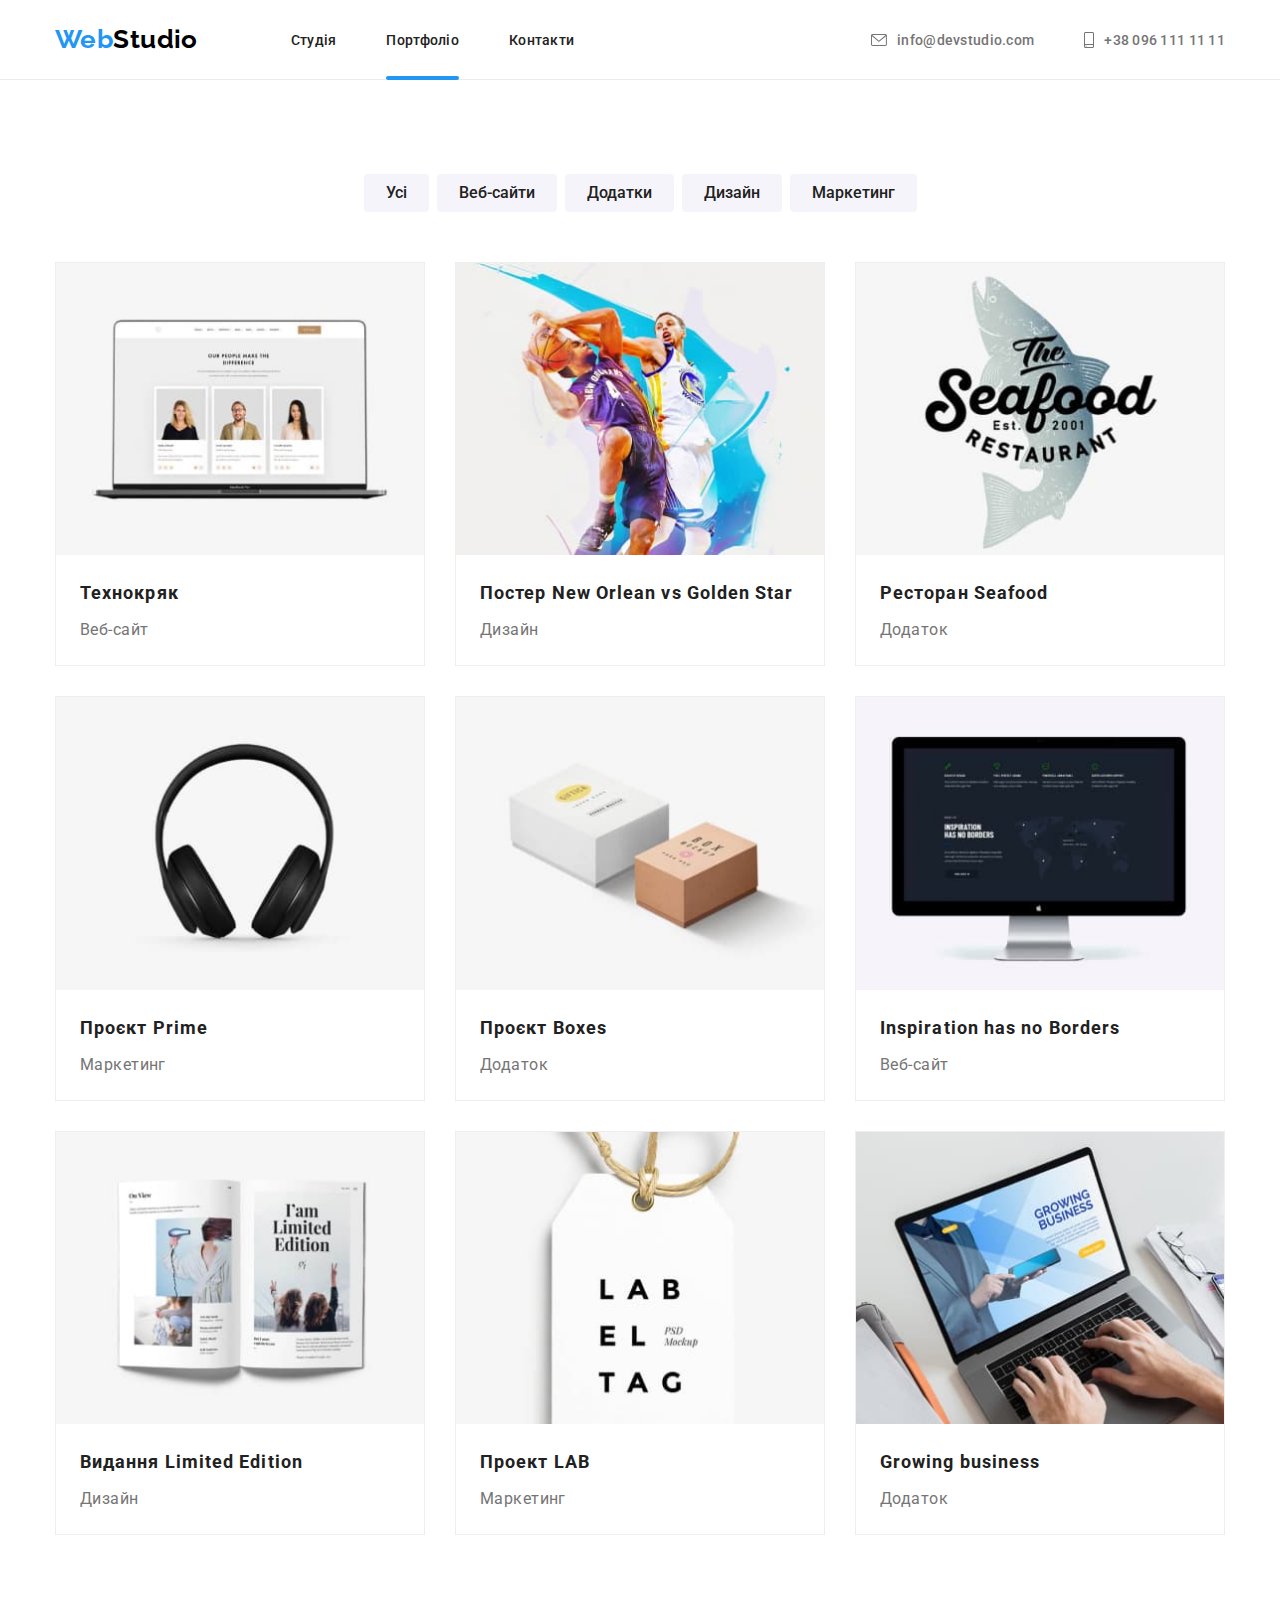
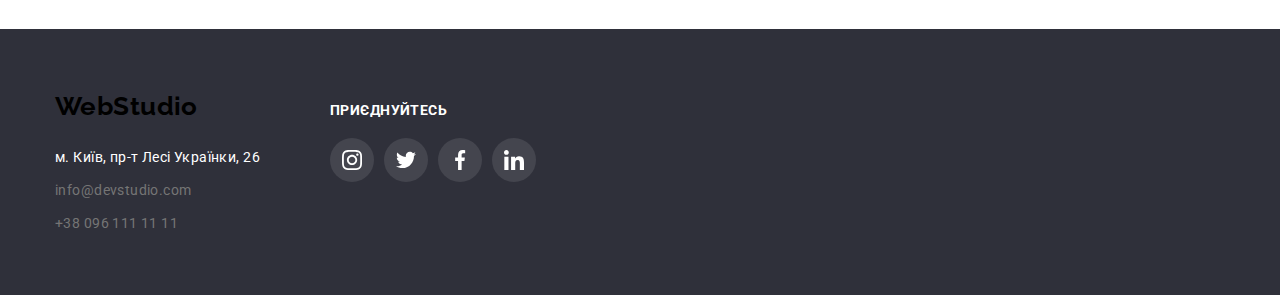
==== commit 2413e3ca: "Hero optimisation" ====
--- a/portfolio.html
+++ b/portfolio.html
@@ -22,9 +22,9 @@
     <header class="page-header">
       <div class="container main-nav">
         <nav class="main-nav">
-          <a class="logo-header" href="#" lang="en"
-            ><span class="logo-part-one">Web</span><span class="logo-part-two">Studio</span></a
-          >
+          <a class="logo-header link" href="./index.html">
+            <span class="accent">Web</span>Studio
+          </a>
           <ul class="site-nav list">
             <li class="item">
               <a class="link" href="index.html">Студія</a>
@@ -40,7 +40,7 @@
         <ul class="contacts-nav list">
           <li class="item">
             <a class="link" href="mailto:info@devstudio.com"
-              ><svg class="icon-mail">
+              ><svg class="icon-contacts" width="16" height="12">
                 <use href="./images/icons.svg#envelope"></use>
               </svg>
               info@devstudio.com</a
@@ -48,7 +48,7 @@
           </li>
           <li class="item">
             <a class="link" href="tel:+380961111111"
-              ><svg class="icon-tel">
+              ><svg class="icon-contacts" width="10" height="16">
                 <use href="./images/icons.svg#smartphone"></use>
               </svg>
               +38 096 111 11 11</a
--- a/css/styles.css
+++ b/css/styles.css
@@ -150,25 +150,24 @@
 }
 
 .site-nav .link:hover,
-.site-nav .link:focus {
+.site-nav .link:focus,
+.contacts-nav .link:hover,
+.contacts-nav .link:focus {
   color: var(--accent-color);
 }
 
-/* .site-nav .link.current {
-  transition: scaleX 250ms var(--timing-function);
-} */
-
 .site-nav .link.current::after {
+  display: inline-block;
   content: '';
 
   position: absolute;
   left: 0;
   bottom: 0;
 
-  display: flex;
   width: 100%;
   height: 4px;
   border-radius: 2px;
+
   background-color: var(--accent-color);
 }
 
@@ -189,48 +188,36 @@
   font-weight: 500;
   line-height: calc(16 / 14);
   letter-spacing: 0.02em;
-  color: inherit;
   fill: currentColor;
 
   transition: color 250ms var(--timing-function), fill 250ms var(--timing-function);
 }
 
-.contacts-nav .link:hover,
-.contacts-nav .link:focus {
-  color: var(--accent-color);
-}
-
-.icon-mail {
-  width: 16px;
-  height: 12px;
+.icon-contacts {
   margin-right: 10px;
-
   fill: currentColor;
 }
 
-.icon-tel {
-  width: 10px;
-  height: 16px;
-  margin-right: 10px;
-
-  fill: currentColor;
-}
-
 /* main customisation */
-/* hero */
-
-.hero {
+
+/* hero section */
+
+.section-hero {
+  text-align: center;
+  padding: 200px 0;
+
+  max-width: 1600px;
+  height: 600px;
+  margin-left: auto;
+  margin-right: auto;
+
   background-image: linear-gradient(to right, var(--overlay), var(--overlay)),
     url(../images/main/hero.jpg);
-  max-width: 1600px;
-  margin-left: auto;
-  margin-right: auto;
-
-  padding-top: 200px;
-  padding-bottom: 200px;
-
-  text-align: center;
   background-color: var(--footer-bg-color);
+
+  background-repeat: no-repeat;
+  background-position: center;
+  background-size: cover;
 }
 
 .button {
@@ -259,22 +246,18 @@
 }
 
 .hero-title {
+  color: var(--primary-white-color);
+
   font-weight: 900;
   font-size: 44px;
   line-height: calc(60 / 44);
+  letter-spacing: 0.06em;
   text-transform: uppercase;
-  letter-spacing: 0.06em;
-  color: var(--primary-white-color);
-}
-
-.hero-container {
   width: 696px;
-  margin: 0 auto;
-  max-height: 200px;
-}
-
-.hero-container h1 {
-  margin-bottom: var(--section-gap);
+
+  margin-left: auto;
+  margin-right: auto;
+  margin-bottom: 30px;
 }
 
 /* sections */
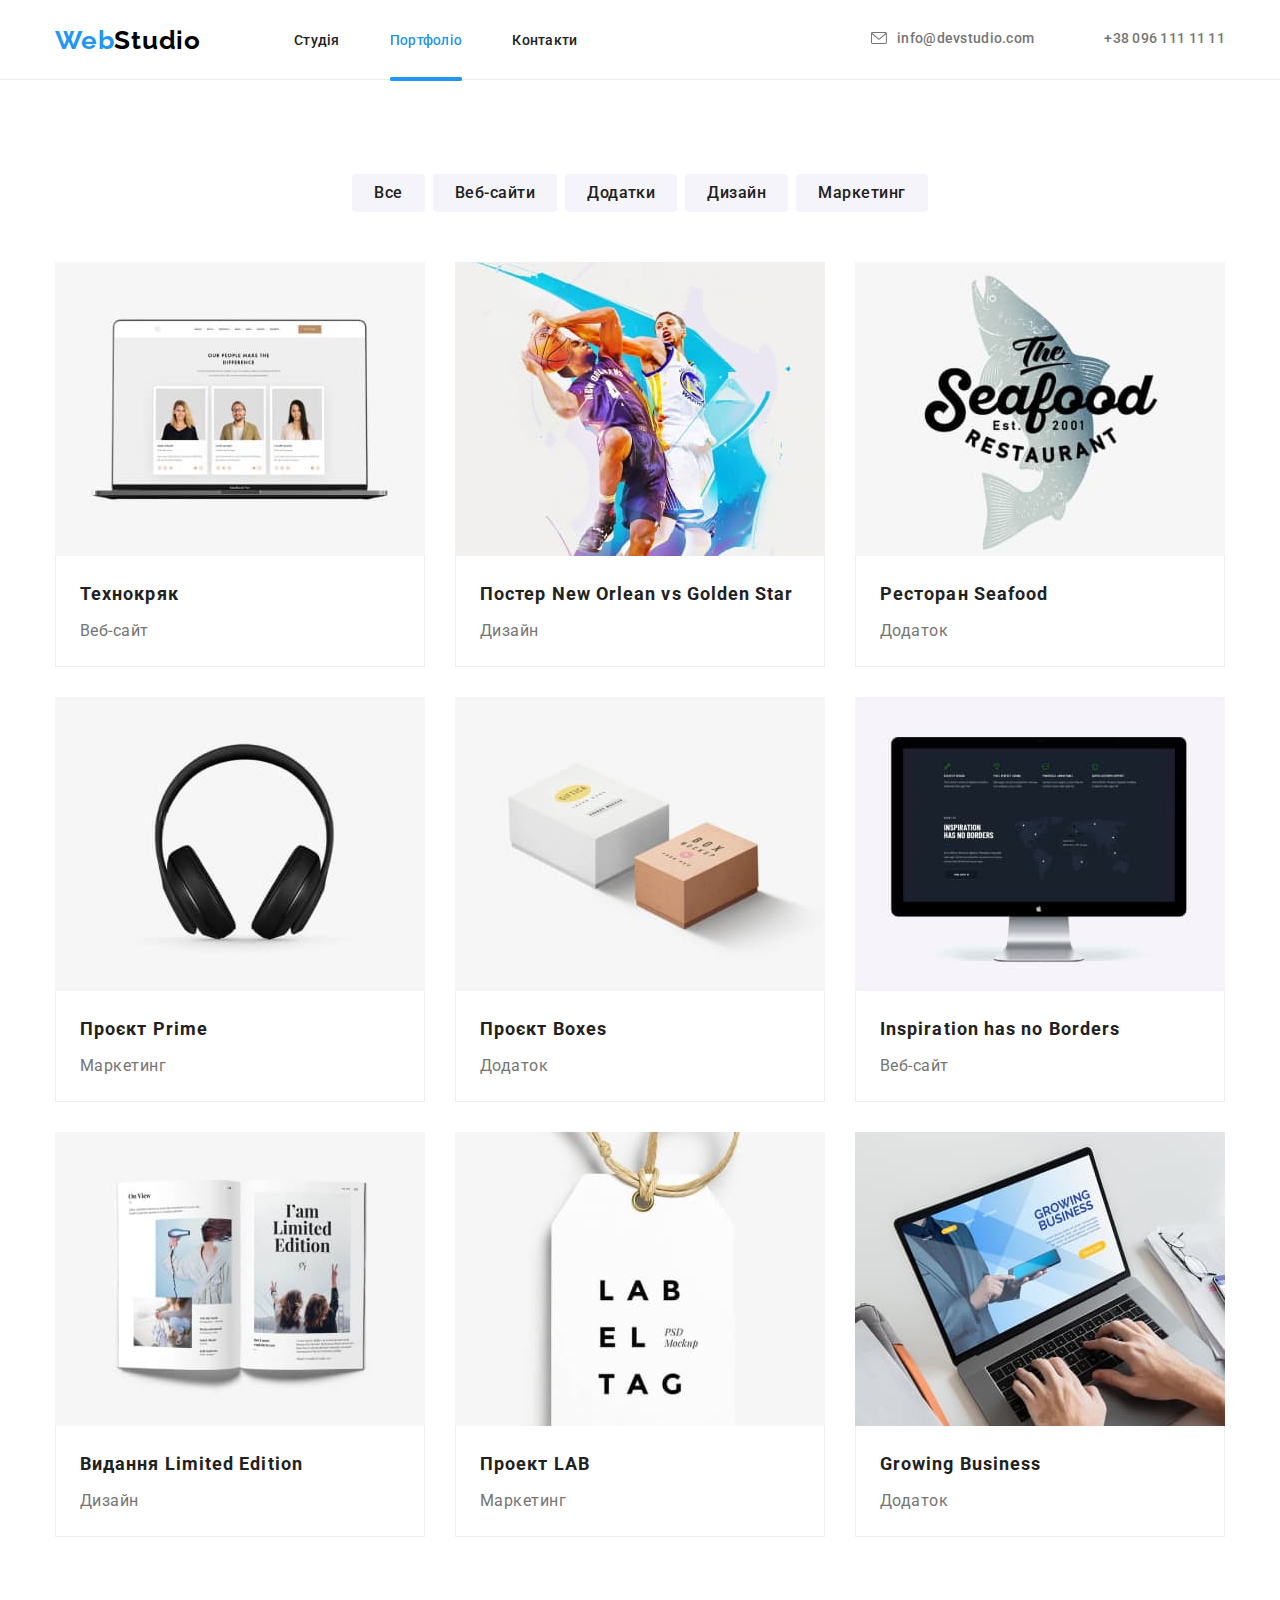
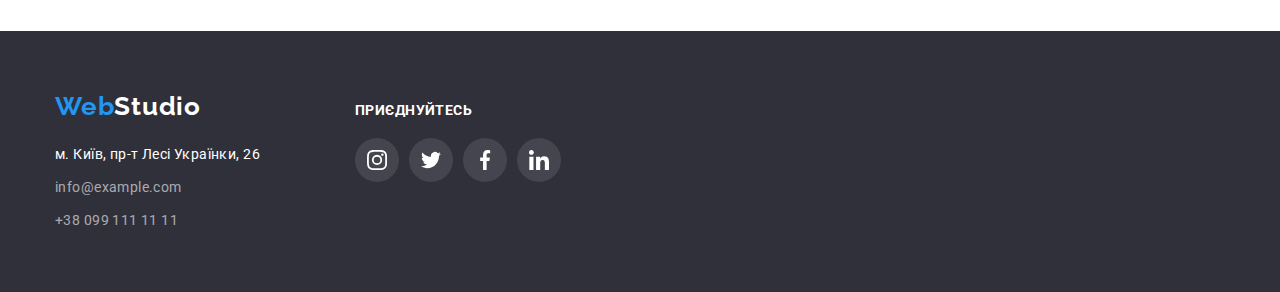
==== commit d77ddb1f: "hw complete" ====
--- a/portfolio.html
+++ b/portfolio.html
@@ -5,323 +5,314 @@
     <meta http-equiv="X-UA-Compatible" content="IE=edge" />
     <meta name="viewport" content="width=device-width, initial-scale=1.0" />
     <title>Портфоліо</title>
-    <link rel="preconnect" href="https://fonts.googleapis.com" />
-    <link rel="preconnect" href="https://fonts.gstatic.com" crossorigin />
     <link
       href="https://fonts.googleapis.com/css2?family=Raleway:wght@700&family=Roboto:wght@400;500;700;900&display=swap"
       rel="stylesheet"
     />
     <link
       rel="stylesheet"
-      href="https://cdnjs.cloudflare.com/ajax/libs/modern-normalize/1.1.0/modern-normalize.min.css"
+      href="https://cdnjs.cloudflare.com/ajax/libs/modern-normalize/1.0.0/modern-normalize.min.css"
     />
     <link rel="stylesheet" href="./css/styles.css" />
   </head>
   <body>
-    <!-- Header -->
     <header class="page-header">
       <div class="container main-nav">
         <nav class="main-nav">
-          <a class="logo-header link" href="./index.html">
-            <span class="accent">Web</span>Studio
-          </a>
+          <a href="./index.html" class="logo link"> <span class="accent">Web</span>Studio </a>
+
           <ul class="site-nav list">
-            <li class="item">
-              <a class="link" href="index.html">Студія</a>
-            </li>
-            <li class="item">
-              <a class="link current" href="./portfolio.html">Портфоліо</a>
-            </li>
-            <li class="item">
-              <a class="link" href="">Контакти</a>
-            </li>
+            <li class="nav-list-item">
+              <a href="./index.html" class="site-nav-link link">Студія</a>
+            </li>
+            <li class="nav-list-item current">
+              <a href="./portfolio.html" class="site-nav-link link current">Портфоліо</a>
+            </li>
+            <li class="nav-list-item"><a href="" class="site-nav-link link">Контакти</a></li>
           </ul>
         </nav>
-        <ul class="contacts-nav list">
-          <li class="item">
-            <a class="link" href="mailto:info@devstudio.com"
-              ><svg class="icon-contacts" width="16" height="12">
+
+        <ul class="contacts-list list">
+          <li class="contacts-list-item">
+            <a href="mailto:info@devstudio.com" class="contacts-link link">
+              <svg class="icon-contacts" width="16" height="12">
                 <use href="./images/icons.svg#envelope"></use>
               </svg>
-              info@devstudio.com</a
-            >
+              info@devstudio.com
+            </a>
           </li>
-          <li class="item">
-            <a class="link" href="tel:+380961111111"
-              ><svg class="icon-contacts" width="10" height="16">
+          <li class="contacts-list-item">
+            <a href="tel:+380961111111" class="contacts-link link">
+              <svg class="icon-contacts" width="10" height="16">
                 <use href="./images/icons.svg#smartphone"></use>
               </svg>
-              +38 096 111 11 11</a
-            >
+              +38 096 111 11 11
+            </a>
           </li>
         </ul>
       </div>
     </header>
-    <!-- Main -->
+
     <main>
       <section class="section">
         <div class="container">
-          <ul class="btn list">
-            <li class="item">
-              <button
-                type="button"
-                class="item-btn"
-                style="
-                  transition: color 250ms cubic-bezier(0.4, 0, 0.2, 1),
-                    background-color 250ms cubic-bezier(0.4, 0, 0.2, 1),
-                    border-color 250ms cubic-bezier(0.4, 0, 0.2, 1),
-                    box-shadow 250ms cubic-bezier(0.4, 0, 0.2, 1);
-                "
-              >
-                Усі
-              </button>
-            </li>
-            <li class="item">
-              <button
-                type="button"
-                class="item-btn"
-                style="
-                  transition: color 250ms cubic-bezier(0.4, 0, 0.2, 1),
-                    background-color 250ms cubic-bezier(0.4, 0, 0.2, 1),
-                    border-color 250ms cubic-bezier(0.4, 0, 0.2, 1),
-                    box-shadow 250ms cubic-bezier(0.4, 0, 0.2, 1);
-                "
-              >
-                Веб-сайти
-              </button>
-            </li>
-            <li class="item">
-              <button
-                type="button"
-                class="item-btn"
-                style="
-                  transition: color 250ms cubic-bezier(0.4, 0, 0.2, 1),
-                    background-color 250ms cubic-bezier(0.4, 0, 0.2, 1),
-                    border-color 250ms cubic-bezier(0.4, 0, 0.2, 1),
-                    box-shadow 250ms cubic-bezier(0.4, 0, 0.2, 1);
-                "
-              >
-                Додатки
-              </button>
-            </li>
-            <li class="item">
-              <button
-                type="button"
-                class="item-btn"
-                style="
-                  transition: color 250ms cubic-bezier(0.4, 0, 0.2, 1),
-                    background-color 250ms cubic-bezier(0.4, 0, 0.2, 1),
-                    border-color 250ms cubic-bezier(0.4, 0, 0.2, 1),
-                    box-shadow 250ms cubic-bezier(0.4, 0, 0.2, 1);
-                "
-              >
-                Дизайн
-              </button>
-            </li>
-            <li class="item">
-              <button
-                type="button"
-                class="item-btn"
-                style="
-                  transition: color 250ms cubic-bezier(0.4, 0, 0.2, 1),
-                    background-color 250ms cubic-bezier(0.4, 0, 0.2, 1),
-                    border-color 250ms cubic-bezier(0.4, 0, 0.2, 1),
-                    box-shadow 250ms cubic-bezier(0.4, 0, 0.2, 1);
-                "
-              >
-                Маркетинг
-              </button>
+          <h1 class="visually-hidden">Портфоліо</h1>
+
+          <ul class="category-list list">
+            <li class="category-list-item">
+              <button type="button" class="category-list-button">Все</button>
+            </li>
+            <li class="category-list-item">
+              <button type="button" class="category-list-button">Веб-сайти</button>
+            </li>
+            <li class="category-list-item">
+              <button type="button" class="category-list-button">Додатки</button>
+            </li>
+            <li class="category-list-item">
+              <button type="button" class="category-list-button">Дизайн</button>
+            </li>
+            <li class="category-list-item">
+              <button type="button" class="category-list-button">Маркетинг</button>
             </li>
           </ul>
-          <ul class="project-container list">
-            <li class="project-elements">
-              <a class="link" href="">
-                <div class="portfolio-list__overlay"></div>
-                <img
-                  src="./images/portfolio/project-1.jpg"
-                  alt="зображення веб-сайту"
-                  width="370"
-                />
-                <div class="project-content">
-                  <h2 class="project-title">Технокряк</h2>
-                  <p class="project-text">Веб-сайт</p>
-                </div></a
-              >
-            </li>
-            <li class="project-elements">
-              <div class="project-card">
-                <a class="link" href=""
-                  ><img
+
+          <ul class="portfolio-list list">
+            <li class="portfolio-card">
+              <a href="" class="portfolio-link link">
+                <div class="overlay">
+                  <img src="./images/portfolio/project-1.jpg" alt="Технокряк" width="370" />
+                  <p class="text-overlay">
+                    Ресурс пропонує комплексні пропозиції з різним рівнем функціоналу та сервісів.
+                    Все це дозволить відвідувачу отримати вичерпні відомості про компанію чи
+                    приватну особу.
+                  </p>
+                </div>
+                <div class="portfolio-text-container">
+                  <h2 class="portfolio-title">Технокряк</h2>
+                  <p class="portfolio-text">Веб-сайт</p>
+                </div>
+              </a>
+            </li>
+            <li class="portfolio-card">
+              <a href="" class="portfolio-link link">
+                <div class="overlay">
+                  <img
                     src="./images/portfolio/project-2.jpg"
-                    alt="зображення баскетболістів"
+                    alt="New Orlean vs Golden Star"
                     width="370"
                   />
-                  <div class="project-content">
-                    <h2 class="project-title">Постер New Orlean vs Golden Star</h2>
-                    <p class="project-text">Дизайн</p>
-                  </div></a
-                >
-              </div>
-            </li>
-            <li class="project-elements">
-              <div class="project-card">
-                <a class="link" href=""
-                  ><img src="./images/portfolio/project-3.jpg" alt="додаток ресторан" width="370" />
-                  <div class="project-content">
-                    <h2 class="project-title">Ресторан Seafood</h2>
-                    <p class="project-text">Додаток</p>
-                  </div></a
-                >
-              </div>
-            </li>
-            <li class="project-elements">
-              <div class="project-card">
-                <a class="link" href=""
-                  ><img src="./images/portfolio/project-4.jpg" alt="навушники" width="370" />
-                  <div class="project-content">
-                    <h2 class="project-title">Проєкт Prime</h2>
-                    <p class="project-text">Маркетинг</p>
-                  </div></a
-                >
-              </div>
-            </li>
-            <li class="project-elements">
-              <div class="project-card">
-                <a class="link" href=""
-                  ><img
-                    src="./images/portfolio/project-5.jpg"
-                    alt="зображення коробок"
+                  <p class="text-overlay">
+                    Ресурс пропонує комплексні пропозиції з різним рівнем функціоналу та сервісів.
+                    Все це дозволить відвідувачу отримати вичерпні відомості про компанію чи
+                    приватну особу.
+                  </p>
+                </div>
+                <div class="portfolio-text-container">
+                  <h2 class="portfolio-title">Постер New Orlean vs Golden Star</h2>
+                  <p class="portfolio-text">Дизайн</p>
+                </div>
+              </a>
+            </li>
+            <li class="portfolio-card">
+              <a href="" class="portfolio-link link">
+                <div class="overlay">
+                  <img src="./images/portfolio/project-3.jpg" alt="Ресторан Seafood" width="370" />
+                  <p class="text-overlay">
+                    Ресурс пропонує комплексні пропозиції з різним рівнем функціоналу та сервісів.
+                    Все це дозволить відвідувачу отримати вичерпні відомості про компанію чи
+                    приватну особу.
+                  </p>
+                </div>
+                <div class="portfolio-text-container">
+                  <h2 class="portfolio-title">Ресторан Seafood</h2>
+                  <p class="portfolio-text">Додаток</p>
+                </div>
+              </a>
+            </li>
+            <li class="portfolio-card">
+              <a href="" class="portfolio-link link">
+                <div class="overlay">
+                  <img src="./images/portfolio/project-4.jpg" alt="Проєкт Prime" width="370" />
+                  <p class="text-overlay">
+                    Ресурс пропонує комплексні пропозиції з різним рівнем функціоналу та сервісів.
+                    Все це дозволить відвідувачу отримати вичерпні відомості про компанію чи
+                    приватну особу.
+                  </p>
+                </div>
+                <div class="portfolio-text-container">
+                  <h2 class="portfolio-title">Проєкт Prime</h2>
+                  <p class="portfolio-text">Маркетинг</p>
+                </div>
+              </a>
+            </li>
+            <li class="portfolio-card">
+              <a href="" class="portfolio-link link">
+                <div class="overlay">
+                  <img src="./images/portfolio/project-5.jpg" alt="Проєкт Boxes" width="370" />
+                  <p class="text-overlay">
+                    Ресурс пропонує комплексні пропозиції з різним рівнем функціоналу та сервісів.
+                    Все це дозволить відвідувачу отримати вичерпні відомості про компанію чи
+                    приватну особу.
+                  </p>
+                </div>
+                <div class="portfolio-text-container">
+                  <h2 class="portfolio-title">Проєкт Boxes</h2>
+                  <p class="portfolio-text">Додаток</p>
+                </div>
+              </a>
+            </li>
+            <li class="portfolio-card">
+              <a href="" class="portfolio-link link">
+                <div class="overlay">
+                  <img
+                    src="./images/portfolio/project-6.jpg"
+                    alt="Inspiration has no Borders"
                     width="370"
                   />
-                  <div class="project-content">
-                    <h2 class="project-title">Проєкт Boxes</h2>
-                    <p class="project-text">Додаток</p>
-                  </div></a
-                >
-              </div>
-            </li>
-            <li class="project-elements">
-              <div class="project-card">
-                <a class="link" href="">
+                  <p class="text-overlay">
+                    Ресурс пропонує комплексні пропозиції з різним рівнем функціоналу та сервісів.
+                    Все це дозволить відвідувачу отримати вичерпні відомості про компанію чи
+                    приватну особу.
+                  </p>
+                </div>
+                <div class="portfolio-text-container">
+                  <h2 class="portfolio-title">Inspiration has no Borders</h2>
+                  <p class="portfolio-text">Веб-сайт</p>
+                </div>
+              </a>
+            </li>
+            <li class="portfolio-card">
+              <a href="" class="portfolio-link link">
+                <div class="overlay">
                   <img
-                    src="./images/portfolio/project-6.jpg"
-                    alt="зображення макбука"
+                    src="./images/portfolio/project-7.jpg"
+                    alt="Видання Limited Edition"
                     width="370"
                   />
-                  <div class="project-content">
-                    <h2 class="project-title">Inspiration has no Borders</h2>
-                    <p class="project-text">Веб-сайт</p>
-                  </div></a
-                >
-              </div>
-            </li>
-            <li class="project-elements">
-              <div class="project-card">
-                <a class="link" href=""
-                  ><img src="./images/portfolio/project-7.jpg" alt="зображення книги" width="370" />
-                  <div class="project-content">
-                    <h2 class="project-title">Видання Limited Edition</h2>
-                    <p class="project-text">Дизайн</p>
-                  </div></a
-                >
-              </div>
-            </li>
-            <li class="project-elements">
-              <div class="project-card">
-                <a class="link" href="">
-                  <img src="./images/portfolio/project-8.jpg" alt="зображення брелка" width="370" />
-                  <div class="project-content">
-                    <h2 class="project-title">Проект LAB</h2>
-                    <p class="project-text">Маркетинг</p>
-                  </div></a
-                >
-              </div>
-            </li>
-            <li class="project-elements">
-              <div class="project-card">
-                <a class="link" href="">
-                  <img src="./images/portfolio/project-9.jpg" alt="зображення брелка" width="370" />
-                  <div class="project-content">
-                    <h2 class="project-title">Growing business</h2>
-                    <p class="project-text">Додаток</p>
-                  </div></a
-                >
-              </div>
+                  <p class="text-overlay">
+                    Ресурс пропонує комплексні пропозиції з різним рівнем функціоналу та сервісів.
+                    Все це дозволить відвідувачу отримати вичерпні відомості про компанію чи
+                    приватну особу.
+                  </p>
+                </div>
+                <div class="portfolio-text-container">
+                  <h2 class="portfolio-title">Видання Limited Edition</h2>
+                  <p class="portfolio-text">Дизайн</p>
+                </div>
+              </a>
+            </li>
+            <li class="portfolio-card">
+              <a href="" class="portfolio-link link">
+                <div class="overlay">
+                  <img src="./images/portfolio/project-8.jpg" alt="Проект LAB" width="370" />
+                  <p class="text-overlay">
+                    Ресурс пропонує комплексні пропозиції з різним рівнем функціоналу та сервісів.
+                    Все це дозволить відвідувачу отримати вичерпні відомості про компанію чи
+                    приватну особу.
+                  </p>
+                </div>
+                <div class="portfolio-text-container">
+                  <h2 class="portfolio-title">Проект LAB</h2>
+                  <p class="portfolio-text">Маркетинг</p>
+                </div>
+              </a>
+            </li>
+            <li class="portfolio-card">
+              <a href="" class="portfolio-link link">
+                <div class="overlay">
+                  <img src="./images/portfolio/project-9.jpg" alt="Growing Business" width="370" />
+                  <p class="text-overlay">
+                    Ресурс пропонує комплексні пропозиції з різним рівнем функціоналу та сервісів.
+                    Все це дозволить відвідувачу отримати вичерпні відомості про компанію чи
+                    приватну особу.
+                  </p>
+                </div>
+                <div class="portfolio-text-container">
+                  <h2 class="portfolio-title">Growing Business</h2>
+                  <p class="portfolio-text">Додаток</p>
+                </div>
+              </a>
             </li>
           </ul>
         </div>
       </section>
     </main>
-    <!-- Footer -->
+
     <footer class="page-footer">
-      <div class="container ft-flex">
-        <div>
-          <a class="logo-footer" href="#" lang="en"
-            ><span class="logo-part-one">Web</span><span class="logo-part-three">Studio</span></a
-          >
+      <div class="container footer-container">
+        <div class="address-container">
+          <a href="./index.html" class="logo-footer link">
+            <span class="accent">Web</span>Studio
+          </a>
+
           <address>
-            <ul class="address-nav list">
-              <li>
+            <ul class="list">
+              <li class="list-item">
                 <a
-                  class="link"
-                  href="https://www.google.com/maps/place/%D0%B1%D1%83%D0%BB%D1%8C%D0%B2%D0%B0%D1%80+%D0%9B%D0%B5%D1%81%D1%96+%D0%A3%D0%BA%D1%80%D0%B0%D1%97%D0%BD%D0%BA%D0%B8,+26,+%D0%9A%D0%B8%D1%97%D0%B2,+02000/@50.4265807,30.5383858,17z/data=!3m1!4b1!4m5!3m4!1s0x40d4cf0e033ecbe9:0x57a4dffefec77da0!8m2!3d50.4265807!4d30.5383858"
-                  ><span class="ftwhite">м. Київ, пр-т Лесі Українки, 26</span></a
+                  href="https://www.google.com/maps/place/%D0%B1%D1%83%D0%BB.+%D0%9B%D0%B5%D1%81%D0%B8+%D0%A3%D0%BA%D1%80%D0%B0%D0%B8%D0%BD%D0%BA%D0%B8,+26,+%D0%9A%D0%B8%D0%B5%D0%B2,+%D0%A3%D0%BA%D1%80%D0%B0%D0%B8%D0%BD%D0%B0,+02000/@50.4265807,30.5383858,17z/data=!3m1!4b1!4m5!3m4!1s0x40d4cf0e033ecbe9:0x57a4dffefec77da0!8m2!3d50.4265807!4d30.5383858"
+                  class="address"
+                >
+                  м. Київ, пр-т Лесі Українки, 26
+                </a>
+              </li>
+              <li class="list-item">
+                <a href="mailto:info@example.com" class="address-contacts-link link"
+                  >info@example.com</a
                 >
               </li>
-              <li>
-                <a class="link footer-text" href="mailto:info@devstudio.com">info@devstudio.com</a>
+              <li class="list-item">
+                <a href="tel:+380991111111" class="address-contacts-link link">+38 099 111 11 11</a>
               </li>
-              <li><a class="link footer-text" href="tel:+380961111111">+38 096 111 11 11</a></li>
             </ul>
           </address>
         </div>
-        <div class="footer-socials">
-          <p class="socials-text">Приєднуйтесь</p>
-          <ul class="list socials-nav">
-            <li class="item">
+        <div class="social-links-container">
+          <p class="social-text">Приєднуйтесь</p>
+          <ul class="social-list list">
+            <li class="social-item">
               <a
-                class="link"
-                href="https://www.instagram.com"
+                href="https://instagram.com"
                 target="_blank"
-                rel="noopener noreferrer"
+                rel="nofollow noopener noreferrer"
+                class="social-link company-social-link"
               >
-                <svg class="soc-icon">
+                <svg class="footer-social-icon social-icon" width="20" height="20">
                   <use href="./images/icons.svg#instagram"></use>
                 </svg>
               </a>
             </li>
-            <li class="item">
+            <li class="social-item">
               <a
-                class="link"
-                href="https://www.twitter.com"
+                href="https://twitter.com/"
                 target="_blank"
-                rel="noopener noreferrer"
+                rel="nofollow noopener noreferrer"
+                class="social-link company-social-link"
               >
-                <svg class="soc-icon">
+                <svg class="footer-social-icon social-icon" width="20" height="20">
                   <use href="./images/icons.svg#twitter"></use>
                 </svg>
               </a>
             </li>
-            <li class="item">
+            <li class="social-item">
               <a
-                class="link"
-                href="https://www.facebook.com"
+                href="https://www.facebook.com/"
                 target="_blank"
-                rel="noopener noreferrer"
+                rel="nofollow noopener noreferrer"
+                class="social-link company-social-link"
               >
-                <svg class="soc-icon">
+                <svg class="footer-social-icon social-icon" width="20" height="20">
                   <use href="./images/icons.svg#facebook"></use>
                 </svg>
               </a>
             </li>
-            <li class="item">
+            <li class="social-item">
               <a
-                class="link"
-                href="https://www.linkedin.com"
+                href="https://www.linkedin.com/"
                 target="_blank"
-                rel="noopener noreferrer"
+                rel="nofollow noopener noreferrer"
+                class="social-link company-social-link"
               >
-                <svg class="soc-icon">
+                <svg class="footer-social-icon social-icon" width="20" height="20">
                   <use href="./images/icons.svg#linkedin"></use>
                 </svg>
               </a>
@@ -331,6 +322,5 @@
       </div>
     </footer>
     <script src="./js/fixed-header.js"></script>
-    <script src="./js/modal.js"></script>
   </body>
 </html>
--- a/css/styles.css
+++ b/css/styles.css
@@ -1,32 +1,36 @@
 :root {
-  --primary-text-color: #757575;
-  --title-text-color: #212121;
+  --primary-text-color: #212121;
+  --secondary-text-color: #757575;
+  --logo-text-color: #000000;
   --accent-color: #2196f3;
-  --header-bg-color: #ececec;
-  --primary-bg-color: #f5f5f5;
-  --secondary-bg-color: #f5f4fa;
-  --footer-bg-color: #2f303a;
+
   --primary-white-color: #ffffff;
-  --primary-black-color: #000000;
-  --footer-text-color: rgba(255, 255, 255, 0.6);
-  --portfolio-bg-color: #eeeeee;
-  --hover-button: #188ce8;
-  --overlay: rgba(47, 48, 58, 0.4);
-  --icon-color: #afb1b8;
-  --container-set-gap: 15px;
-  --icon-bg: rgba(255, 255, 255, 0.1);
+  --secondary-white-color: rgb(255, 255, 255, 0.6);
+  --secondary-background: #f5f4fa;
+  --dark-background: #2f303a;
+  --background-hero: #c4c4c4;
+  --border-primary-color: #eeeeee;
+  --border-secondary-color: #ececec;
+  --opacity-background-color: rgba(47, 48, 58, 0.8);
+  --button-secondary-color: #188ce8;
   --box-shadow: 0px 2px 1px 0px rgba(0, 0, 0, 0.2), 0px 1px 1px 0px rgba(0, 0, 0, 0.14),
     0px 1px 3px 0px rgba(0, 0, 0, 0.12);
+
+  --icon-color: #afb1b8;
+  --footer-link-background-color: rgba(255, 255, 255, 0.1);
+
+  --backdrop-color: rgba(0, 0, 0, 0.2);
+  --overlay-background: rgba(33, 150, 243, 0.9);
+
   --section-padding: 94px;
-  --section-gap: 30px;
-  --timing-function: cubic-bezier(0.4, 0, 0.2, 1);
+  --transition: cubic-bezier(0.4, 0, 0.2, 1);
 }
 
 body {
+  background-color: var(--primary-white-color);
   color: var(--primary-text-color);
-  font-family: 'Roboto', 'Raleway', sans-serif;
-  font-size: 14px;
-  letter-spacing: 0.03em;
+
+  font-family: Roboto, sans-serif;
 }
 
 h1,
@@ -40,13 +44,215 @@
   margin: 0;
 }
 
+.list {
+  list-style: none;
+  padding: 0;
+  margin: 0;
+}
+
+.link {
+  color: var(--primary-text-color);
+}
+
 img {
   display: block;
   max-width: 100%;
   height: auto;
 }
 
+.container {
+  width: 1200px;
+  padding-left: 15px;
+  padding-right: 15px;
+  margin: 0 auto;
+}
+
+/* Header */
+
+.page-header {
+  position: fixed;
+  z-index: 2;
+  width: 100%;
+  top: 0;
+  left: 0;
+  height: 80px;
+
+  border-bottom: 1px solid var(--border-secondary-color);
+  background-color: var(--primary-white-color);
+}
+
+.main-nav {
+  display: flex;
+  align-items: center;
+}
+
+.logo,
+.logo-footer {
+  color: var(--logo-text-color);
+
+  font-family: Raleway, sans-serif;
+  font-weight: 700;
+  font-size: 26px;
+  line-height: calc(30.52 / 26);
+  letter-spacing: 0.03em;
+
+  text-decoration: none;
+}
+
+.accent {
+  color: var(--accent-color);
+}
+
+.site-nav {
+  display: flex;
+  margin-left: 93px;
+}
+
+.nav-list-item:not(:last-child),
+.contacts-list-item:not(:last-child) {
+  margin-right: 50px;
+}
+
+.contacts-list {
+  display: flex;
+  margin-left: auto;
+}
+
+.contacts-link {
+  display: inline-flex;
+  align-items: center;
+  color: var(--secondary-text-color);
+}
+
+.icon-contacts {
+  margin-right: 10px;
+  fill: currentColor;
+}
+
+.site-nav-link {
+  display: block;
+  padding-top: 32px;
+  padding-bottom: 32px;
+}
+
+.site-nav-link,
+.contacts-link {
+  font-weight: 500;
+  font-size: 14px;
+  line-height: calc(16.41 / 14);
+  letter-spacing: 0.02em;
+
+  text-decoration: none;
+
+  transition: color 250ms var(--transition);
+}
+
+.site-nav-link:hover,
+.site-nav-link:focus,
+.contacts-link:hover,
+.contacts-link:focus {
+  color: var(--accent-color);
+}
+
+.current {
+  color: var(--accent-color);
+  position: relative;
+}
+
+.current::after {
+  content: '';
+  display: inline-block;
+
+  position: absolute;
+  left: 0;
+  bottom: -1px;
+
+  width: 100%;
+  height: 4px;
+  border-radius: 2px;
+
+  background-color: var(--accent-color);
+}
+
+/* Section-hero */
+
+.section-hero {
+  text-align: center;
+  padding: 200px 0;
+
+  max-width: 1600px;
+  height: 600px;
+  margin-left: auto;
+  margin-right: auto;
+
+  background-color: var(--background-hero);
+  background-image: linear-gradient(to right, rgba(47, 48, 58, 0.4), rgba(47, 48, 58, 0.4)),
+    url('../images/main/hero.jpg');
+
+  background-repeat: no-repeat;
+  background-position: center;
+  background-size: cover;
+}
+
+.hero-title {
+  color: var(--primary-white-color);
+
+  font-weight: 900;
+  font-size: 44px;
+  line-height: calc(60 / 44);
+  letter-spacing: 0.06em;
+  text-transform: uppercase;
+  width: 696px;
+
+  margin-left: auto;
+  margin-right: auto;
+  margin-bottom: 30px;
+}
+
+.button {
+  display: inline-block;
+  border-radius: 4px;
+  border-width: 0;
+  padding: 10px 32px;
+  min-width: 216px;
+
+  background-color: var(--accent-color);
+  color: var(--primary-white-color);
+  box-shadow: 0px 4px 4px rgba(0, 0, 0, 0.15);
+
+  font-family: inherit;
+  font-weight: 700;
+  font-size: 16px;
+  line-height: calc(30 / 16);
+  letter-spacing: 0.06em;
+  text-align: center;
+
+  cursor: pointer;
+}
+
+.button:hover,
+.button:focus {
+  background-color: var(--button-secondary-color);
+}
+
+/* Other sections*/
+
+.section {
+  padding: var(--section-padding) 0;
+}
+
+.section-title {
+  font-weight: 700;
+  font-size: 36px;
+  line-height: calc(42.19 / 36);
+  text-align: center;
+  letter-spacing: 0.03em;
+
+  margin-bottom: 50px;
+}
+
 .visually-hidden {
+  /*Specially class-pattern that hidden headers*/
   position: absolute;
   white-space: nowrap;
   width: 1px;
@@ -59,585 +265,431 @@
   margin: -1px;
 }
 
-.container {
-  width: 1200px;
-  margin: 0 auto;
-  padding-left: var(--container-set-gap);
-  padding-right: var(--container-set-gap);
-}
-
-.list {
-  margin: 0;
-  padding: 0;
-  list-style: none;
-}
-
-.link {
-  color: inherit;
-}
-
-/* primary text color #757575 */
-/* secondary text color #212121*/
-/* accent color #2196f3 */
-/* primary background color #f5f5f5 */
-/* secondary background color #EEEEEE */
-/* header background color #ececec */
-/* footer background color #2F303A */
-/* our team bcg color #F5F4FA */
-
-/* Header customisation */
-
-.page-header {
-  position: fixed;
-  width: 100%;
-  top: 0;
-  left: 0;
-  height: 80px;
-  background-color: var(--primary-white-color);
-  border-bottom: 1px solid var(--header-bg-color);
-  z-index: 100;
-}
-
-.main-nav {
-  display: flex;
+/* Features section */
+
+.feature-list {
+  display: flex;
+  gap: 30px;
+}
+
+.feature-list-item {
+  width: 270px;
+}
+
+.icon-container {
+  display: flex;
+  justify-content: center;
   align-items: center;
-}
-
-.logo-header,
-.logo-footer {
-  color: var(--primary-black-color);
-
-  font-family: Raleway, sans-serif;
+  margin-bottom: 30px;
+  height: 120px;
+
+  background: var(--secondary-background);
+}
+
+/* feature-list section, doing-list section and employee section*/
+
+.feature-list-title {
   font-weight: 700;
-  font-size: 26px;
-  line-height: calc(35.96 / 26);
-
-  text-decoration: none;
-}
-
-.accent {
-  color: var(--accent-color);
-}
-
-/* Site nav */
-
-.site-nav {
-  display: flex;
-  margin-left: 93px;
-}
-
-.site-nav .item + .item,
-.contacts-nav .item + .item {
-  margin-left: 50px;
-}
-
-.site-nav .link {
-  position: relative;
-
-  display: flex;
-  padding-top: 32px;
-  padding-bottom: 32px;
-
-  text-decoration: none;
-  font-family: inherit;
-  font-weight: 500;
-  line-height: calc(16.41 / 14);
-  letter-spacing: 0.02em;
-  color: var(--title-text-color);
-  cursor: url(../images/icons/finger1.svg);
-
-  transition: color 250ms var(--timing-function);
-}
-
-.site-nav .link:hover,
-.site-nav .link:focus,
-.contacts-nav .link:hover,
-.contacts-nav .link:focus {
-  color: var(--accent-color);
-}
-
-.site-nav .link.current::after {
-  display: inline-block;
-  content: '';
-
-  position: absolute;
-  left: 0;
-  bottom: 0;
-
-  width: 100%;
-  height: 4px;
-  border-radius: 2px;
-
-  background-color: var(--accent-color);
-}
-
-/* Contacts nav */
-
-.contacts-nav {
-  display: flex;
-  margin-left: auto;
-  align-items: center;
-}
-
-.contacts-nav .link {
-  display: flex;
-  align-items: center;
-  text-decoration: none;
-
-  font-family: inherit;
-  font-weight: 500;
-  line-height: calc(16 / 14);
-  letter-spacing: 0.02em;
-  fill: currentColor;
-
-  transition: color 250ms var(--timing-function), fill 250ms var(--timing-function);
-}
-
-.icon-contacts {
-  margin-right: 10px;
-  fill: currentColor;
-}
-
-/* main customisation */
-
-/* hero section */
-
-.section-hero {
-  text-align: center;
-  padding: 200px 0;
-
-  max-width: 1600px;
-  height: 600px;
-  margin-left: auto;
-  margin-right: auto;
-
-  background-image: linear-gradient(to right, var(--overlay), var(--overlay)),
-    url(../images/main/hero.jpg);
-  background-color: var(--footer-bg-color);
-
-  background-repeat: no-repeat;
-  background-position: center;
-  background-size: cover;
-}
-
-.button {
-  display: inline-flex;
-  border-radius: 4px;
-  border: none;
-  padding: 10px 32px;
-  align-items: center;
-
-  font-family: inherit;
-  font-weight: 700;
-  font-size: 16px;
-  line-height: calc(30 / 16);
-  letter-spacing: 0.06em;
-  color: var(--primary-white-color);
-  background-color: var(--accent-color);
-  cursor: url(../images/icons/finger1.svg);
-
-  transition: background-color 250ms var(--timing-function), box-shadow 250ms var(--timing-function);
-}
-
-.button:hover,
-.button:focus {
-  background-color: var(--hover-button);
-  box-shadow: 0px 4px 4px rgba(0, 0, 0, 0.15);
-}
-
-.hero-title {
-  color: var(--primary-white-color);
-
-  font-weight: 900;
-  font-size: 44px;
-  line-height: calc(60 / 44);
-  letter-spacing: 0.06em;
-  text-transform: uppercase;
-  width: 696px;
-
-  margin-left: auto;
-  margin-right: auto;
-  margin-bottom: 30px;
-}
-
-/* sections */
-
-.section {
-  padding-top: var(--section-padding);
-  padding-bottom: var(--section-padding);
-}
-
-.section-nopadding {
-  padding-top: 0;
-  padding-bottom: var(--section-padding);
-}
-
-.section > h3 {
-  margin-bottom: 10px;
-}
-
-.section-title {
-  margin-bottom: 50px;
-
-  font-weight: 700;
-  font-size: 36px;
-  line-height: calc(42.19 / 36);
-  text-align: center;
-  color: var(--title-text-color);
-}
-
-.features {
-  display: flex;
-  gap: var(--section-gap);
-}
-
-.features-bg {
-  width: 270px;
-  height: 120px;
-  display: flex;
-  align-items: center;
-  justify-content: center;
-  margin-bottom: 30px;
-
-  background-color: var(--secondary-bg-color);
-}
-
-.features-title {
-  margin-bottom: 10px;
-}
-
-.features-text {
-  line-height: calc(24 / 14);
-}
-
-.features .features-title {
-  font-weight: 700;
+  font-size: 14px;
   line-height: calc(16.41 / 14);
   text-transform: uppercase;
-  color: var(--title-text-color);
-}
-
-.icon-features {
-  width: 70px;
+  letter-spacing: 0.03em;
+
+  margin-bottom: 10px;
+}
+
+.feature-list-text {
+  color: var(--secondary-text-color);
+
+  font-size: 14px;
+  line-height: calc(24 / 14);
+  letter-spacing: 0.03em;
+}
+
+/* Our doing section */
+
+.section-doing {
+  padding-top: 0; /*This section doesn't have padding-top*/
+}
+
+.doing-list {
+  display: flex;
+  gap: 30px;
+}
+
+.doing-list-item {
+  position: relative;
+}
+
+.doing-list-title {
+  display: flex;
+  justify-content: center;
+  align-items: center;
   height: 70px;
-}
-
-/* Product section */
-
-.product {
-  display: flex;
-  gap: var(--section-gap);
-}
-
-.product-1,
-.product-2,
-.product-3 {
-  position: relative;
-}
-
-.product-thumb {
+  width: 100%;
   position: absolute;
   bottom: 0;
 
-  display: flex;
-  justify-content: center;
-  align-items: center;
-  width: 100%;
-  height: 70px;
-
-  background-color: rgba(47, 48, 58, 0.8);
-}
-
-.product-thumb p {
+  font-weight: 700;
+  font-size: 14px;
   line-height: calc(16.41 / 14);
+  letter-spacing: 0.03em;
   text-transform: uppercase;
-  font-weight: 700;
-
-  color: var(--primary-white-color);
-}
-
-/* Our team section */
-
-.section-bg {
-  background-color: var(--secondary-bg-color);
-}
-
-.team {
-  display: flex;
-  padding-inline-start: 0;
-}
-
-.team .link {
-  width: 44px;
-  height: 44px;
-  display: flex;
-  align-items: center;
-  justify-content: center;
-  color: var(--icon-color);
-  fill: currentColor;
-  border-radius: 50%;
-
-  font-family: inherit;
-  text-decoration: none;
+
+  background-color: var(--opacity-background-color);
+  color: var(--primary-white-color);
+}
+
+/* Employees section */
+
+.section.gray {
+  background-color: var(--secondary-background);
+}
+
+.employee-list {
+  display: flex;
+  gap: 30px;
+}
+
+.employee-card {
+  background-color: var(--primary-white-color);
+  border-radius: 0px 0px 4px 4px;
+  box-shadow: 0px 1px 3px rgba(0, 0, 0, 0.12), 0px 1px 1px rgba(0, 0, 0, 0.14),
+    0px 2px 1px rgba(0, 0, 0, 0.2);
+}
+
+.employee-text-container {
   text-align: center;
-  font-size: 16px;
-  background-color: var(--primary-white-color);
-
-  transition: color 250ms var(--timing-function), background-color 250ms var(--timing-function);
-}
-
-.team .link:hover,
-.team .link:focus {
-  color: var(--primary-white-color);
-  background-color: var(--accent-color);
-}
-
-.member-card {
-  text-align: center;
-  padding: var(--section-gap);
-}
-
-.member {
-  box-shadow: var(--box-shadow);
-  border-radius: 8px;
-  background-color: var(--primary-white-color);
-}
-
-.member-title {
+  padding: 30px 0;
+}
+
+.employee-title {
   font-weight: 500;
   font-size: 16px;
   line-height: calc(18.75 / 16);
-  color: var(--title-text-color);
-}
-
-.member-text {
-  margin-top: 10px;
+  letter-spacing: 0.03em;
+
+  margin-bottom: 10px;
+}
+
+.employee-text {
   margin-bottom: 16px;
-}
-
-.team {
-  gap: var(--section-gap);
-}
-
-.list .socials {
-  margin-left: auto;
-  margin-right: auto;
+  color: var(--secondary-text-color);
+
+  font-size: 16px;
+  line-height: calc(18.75 / 16);
+  letter-spacing: 0.03em;
+}
+
+.social-list {
+  display: flex;
   gap: 10px;
-}
-
-/* Our Clients Section */
-
-.clients {
-  display: flex;
-  gap: var(--section-gap);
-}
-
-.clients .link {
-  display: flex;
+  justify-content: center;
+}
+
+/* employee-social-link and company-social-link-footer */
+.social-link {
+  display: flex;
+  justify-content: center;
   align-items: center;
+  width: 44px;
+  height: 44px;
+  border-radius: 50%;
+  color: var(--icon-color);
+
+  transition: color 250ms var(--transition), background-color 250ms var(--transition);
+}
+
+.social-icon {
+  fill: currentColor;
+}
+
+/* employee social-link hover and company-social-link hover */
+
+.social-link:hover,
+.social-link:focus {
+  background-color: var(--accent-color);
+  color: var(--primary-white-color);
+}
+
+/* Company partner section */
+
+.company-partner-list {
+  display: flex;
+  justify-content: space-between;
+}
+
+.company-partner-link {
+  display: inline-flex;
   justify-content: center;
+  align-items: center;
   width: 170px;
   height: 92px;
-  fill: currentColor;
-  color: var(--icon-color);
   border: 1px solid var(--icon-color);
   border-radius: 4px;
 
-  transition: fill 250ms var(--timing-function), border-color 250ms var(--timing-function);
-}
-
-.clients .link:hover,
-.clients .link:focus {
-  fill: var(--accent-color);
+  color: var(--icon-color);
+
+  transition: color 250ms var(--transition), border-color 250ms var(--transition);
+}
+
+.company-partner-link:hover,
+.company-partner-link:focus {
   border-color: var(--accent-color);
-}
-
-.client-icon {
-  width: 106px;
-  height: 60px;
-}
-
-/* footer customisation */
+  color: var(--accent-color);
+}
+
+/* Footer */
 
 .page-footer {
-  padding-top: 60px;
-  padding-bottom: 60px;
-
-  background-color: var(--footer-bg-color);
-}
-
-.ft-flex {
+  background-color: var(--dark-background);
+  padding: 60px 0;
+}
+
+.footer-container {
   display: flex;
   align-items: baseline;
 }
 
-.page-footer address {
+.address-container {
+  margin-right: 95px;
+}
+
+.logo-footer {
+  display: inline-block;
+
+  color: var(--primary-white-color);
+
+  margin-bottom: 20px;
+}
+
+.address,
+.address-contacts-link {
+  color: var(--secondary-white-color);
+
+  font-style: normal;
+  font-size: 14px;
   line-height: calc(24 / 14);
-  margin-top: 20px;
-}
-
-.address-nav {
+  letter-spacing: 0.03em;
+
+  text-decoration: none;
+
+  transition: color 250ms var(--transition);
+}
+
+address .list {
   display: flex;
   flex-direction: column;
   gap: 9px;
 }
 
-.address-nav .link {
+.address {
+  color: var(--primary-white-color);
+}
+
+.address .item {
   display: flex;
   flex-direction: column;
-
-  font-style: normal;
-  text-decoration: none;
-  color: inherit;
-
-  transition: color 250ms var(--timing-function);
-}
-
-.ftwhite {
-  color: var(--primary-white-color);
-}
-
-.address-nav .link:hover,
-.address-nav .link:focus {
+  gap: 9px;
+}
+
+.address:hover,
+.address:focus,
+.address-contacts-link:hover,
+.address-contacts-link:focus {
   color: var(--accent-color);
 }
 
-/* socials */
-
-.footer-socials {
-  margin-left: 70px;
-}
-
-.socials {
-  display: flex;
-  gap: 10px;
-}
-
-.socials-text {
+/* Company social links container */
+
+.social-text {
   margin-bottom: 20px;
+
   font-weight: 700;
-  line-height: calc(16 / 14);
+  font-size: 14px;
+  line-height: calc(16.41 / 14);
   letter-spacing: 0.03em;
   text-transform: uppercase;
   color: var(--primary-white-color);
 }
 
-.socials-nav {
-  display: flex;
-  gap: 10px;
-}
-
-.socials-nav .link {
-  width: 44px;
-  height: 44px;
-  display: flex;
+.company-social-link {
+  color: var(--primary-white-color);
+  background-color: var(--footer-link-background-color);
+}
+
+/* Modal window */
+
+.backdrop {
+  position: fixed;
+  top: 0;
+  left: 0;
+  width: 100%;
+  height: 100%;
+  opacity: 1;
+  z-index: 3;
+
+  background-color: var(--backdrop-color);
+
+  transition: opacity 500ms var(--transition), visibility 1000ms var(--transition);
+}
+
+.is-hidden {
+  visibility: hidden;
+  opacity: 0;
+  pointer-events: none;
+}
+
+.is-hidden .modal {
+  opacity: 0;
+  transform: translate(-50%, -50%) scale(0);
+}
+
+.modal {
+  position: absolute;
+  top: 50%;
+  left: 50%;
+  min-width: 528px;
+  min-height: 581px;
+  border-radius: 4px;
+
+  opacity: 1;
+  transform: translate(-50%, -50%) scale(1);
+
+  background-color: var(--primary-white-color);
+  box-shadow: 0px 1px 3px rgba(0, 0, 0, 0.12), 0px 1px 1px rgba(0, 0, 0, 0.14),
+    0px 2px 1px rgba(0, 0, 0, 0.2);
+
+  transition: transform 250ms var(--transition), opacity 250ms var(--transition);
+}
+
+.button-close {
+  position: absolute;
+  top: 8px;
+  right: 8px;
+
+  display: flex;
+  justify-content: center;
   align-items: center;
+  width: 30px;
+  height: 30px;
+
+  border-radius: 50%;
+  border: 1px solid rgba(0, 0, 0, 0.1);
+
+  background-color: var(--primary-white-color);
+
+  cursor: pointer;
+}
+
+/* Styles for portfolio.html  - main*/
+
+.category-list {
+  display: flex;
   justify-content: center;
-  color: var(--primary-white-color);
-  fill: currentColor;
-  border-radius: 50%;
-  background-color: var(--icon-bg);
-
-  transition: background-color 250ms var(--timing-function);
-}
-
-.socials-nav .link:hover,
-.socials-nav .link:focus {
-  background-color: var(--accent-color);
-}
-
-.soc-icon {
-  width: 20px;
-  height: 20px;
-}
-
-/* Портфоліо page customisation */
-
-/* Button */
-
-.btn {
-  display: flex;
   margin-bottom: 50px;
   gap: 8px;
-
-  justify-content: center;
-  align-self: center;
-}
-
-.item-btn {
-  display: flex;
+}
+
+.category-list-button {
+  padding: 6px 22px;
+
+  background-color: var(--secondary-background);
+  color: var(--primary-text-color);
+  border-width: 0;
   border-radius: 4px;
-  border: none;
-  border-color: transparent;
-  padding: 6px 22px;
 
   font-family: inherit;
   font-weight: 500;
   font-size: 16px;
-  text-align: center;
   line-height: calc(26 / 16);
-  color: var(--title-text-color);
-  background-color: var(--secondary-bg-color);
+  letter-spacing: 0.03em;
+
   cursor: pointer;
 
-  transition: color 250ms var(--timing-function);
-  transition: background-color 250ms var(--timing-function);
-  transition: border-color 250ms var(--timing-function);
-  transition: box-shadow 250ms var(--timing-function);
-}
-
-.item-btn:hover,
-.item-btn:focus {
-  color: var(--primary-white-color);
+  transition: background-color 250ms var(--transition), color 250ms var(--transition),
+    box-shadow 250ms var(--transition);
+}
+
+.category-list-button:hover,
+.category-list-button:focus {
   background-color: var(--accent-color);
-  border-color: transparent;
-  box-shadow: var(--box-shadow);
-}
-
-/* Portfolio page customisation */
-
-.project-container {
-  width: 1170px;
-  display: flex;
-  align-items: center;
-  justify-content: center;
+  color: var(--primary-white-color);
+  box-shadow: 0px 3px 1px rgba(0, 0, 0, 0.1), 0px 1px 2px rgba(0, 0, 0, 0.08),
+    0px 2px 2px rgba(0, 0, 0, 0.12);
+}
+
+/* Portfolio list */
+
+.portfolio-list {
+  display: flex;
   flex-wrap: wrap;
-
-  gap: var(--section-gap);
-}
-
-.project-elements {
-  width: calc((100% - 60px) / 3);
-  border: 1px solid var(--portfolio-bg-color);
-}
-
-.project-content {
+  gap: 30px;
+}
+
+.portfolio-link {
+  display: inline-block;
+  text-decoration: none;
+
+  transition: box-shadow 250ms var(--transition);
+}
+
+.portfolio-link:hover,
+.portfolio-link:focus {
+  box-shadow: 4px 4px 6px rgb(0 0 0 / 12%), 2px 1px 5px rgb(0 0 0 / 14%),
+    5px 3px 7px rgb(0 0 0 / 20%);
+}
+
+.portfolio-link:hover .text-overlay,
+.portfolio-link:focus .text-overlay {
+  transform: translateY(0);
+}
+
+.overlay {
+  position: relative;
+  overflow: hidden;
+}
+
+.text-overlay {
+  position: absolute;
+  bottom: 0;
+  left: 0;
+  width: 100%;
+  height: 100%;
+
+  padding: 63px 24px;
+
+  font-size: 18px;
+  line-height: calc(28 / 18);
+  letter-spacing: 0.03em;
+
+  color: #ffffff;
+  background-color: var(--overlay-background);
+
+  transform: translateY(101%);
+  transition: transform 250ms var(--transition);
+}
+
+.portfolio-text-container {
   padding: 20px 24px;
-}
-
-.project-title {
+  border-right: 1px solid var(--border-primary-color);
+  border-bottom: 1px solid var(--border-primary-color);
+  border-left: 1px solid var(--border-primary-color);
+}
+
+.portfolio-title {
   font-weight: 700;
   font-size: 18px;
   line-height: calc(36 / 18);
   letter-spacing: 0.06em;
-  color: var(--title-text-color);
+
   margin-bottom: 4px;
 }
 
-.project-text {
+.portfolio-text {
+  color: var(--secondary-text-color);
+
   font-size: 16px;
   line-height: calc(30 / 16);
-}
-
-.project-container .link {
-  display: inline-block;
-  text-decoration: none;
-  color: inherit;
-
-  transition: box-shadow 250ms var(--timing-function);
-}
-
-.project-container .link:hover,
-.project-container .link:focus {
-  box-shadow: var(--box-shadow);
-}
+  letter-spacing: 0.03em;
+}
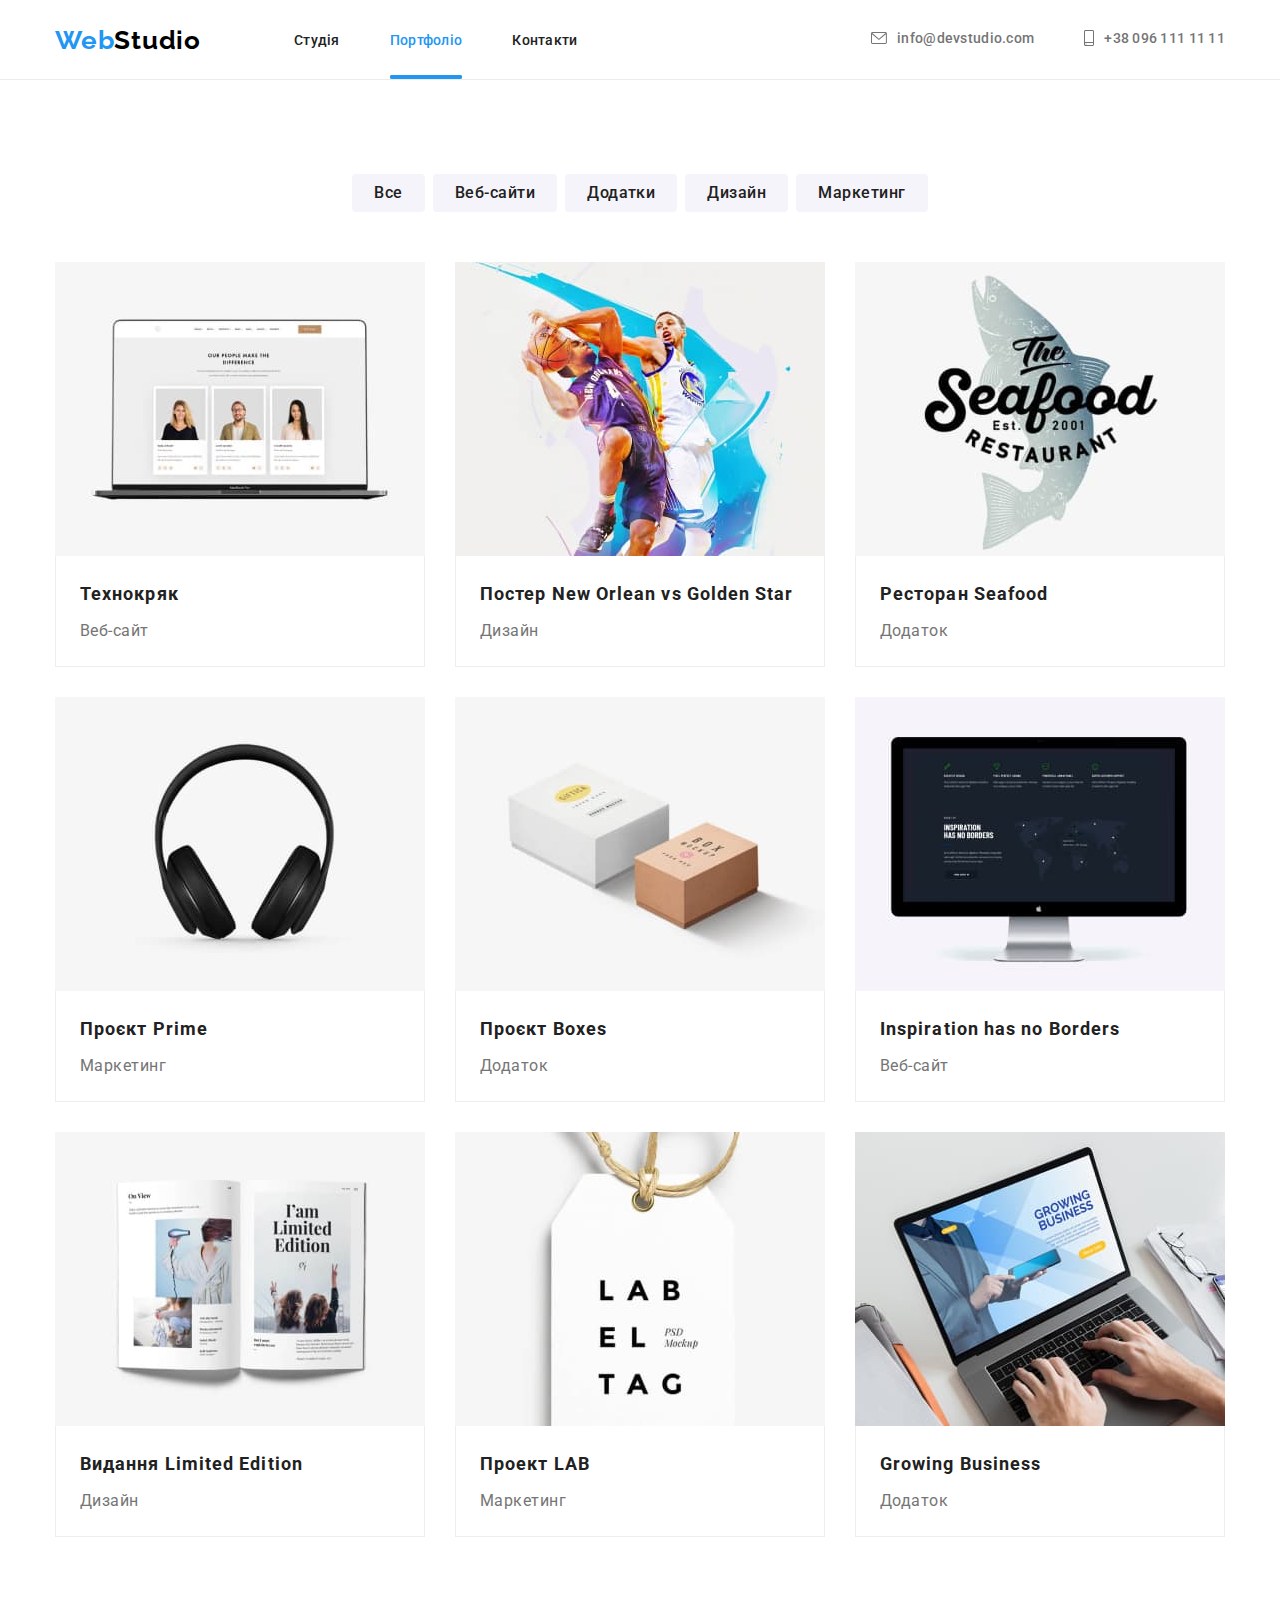
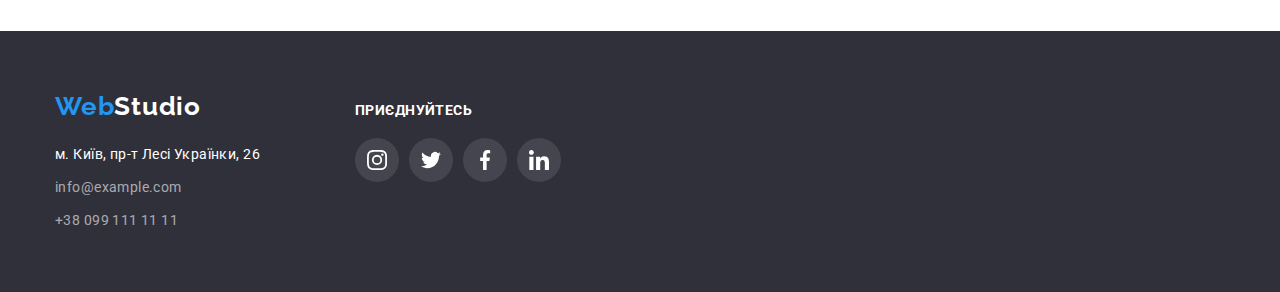
==== commit 74a591bc: "Update portfolio.html" ====
--- a/portfolio.html
+++ b/portfolio.html
@@ -44,7 +44,7 @@
           <li class="contacts-list-item">
             <a href="tel:+380961111111" class="contacts-link link">
               <svg class="icon-contacts" width="10" height="16">
-                <use href="./images/icons.svg#smartphone"></use>
+                <use href="./images/icons.svg#phone"></use>
               </svg>
               +38 096 111 11 11
             </a>
--- a/css/styles.css
+++ b/css/styles.css
@@ -22,7 +22,8 @@
   --backdrop-color: rgba(0, 0, 0, 0.2);
   --overlay-background: rgba(33, 150, 243, 0.9);
 
-  --section-padding: 94px;
+  --section-indent: 94px;
+  --indent: 30px;
   --transition: cubic-bezier(0.4, 0, 0.2, 1);
 }
 
@@ -165,7 +166,7 @@
 
   position: absolute;
   left: 0;
-  bottom: -1px;
+  bottom: 1px;
 
   width: 100%;
   height: 4px;
@@ -206,7 +207,7 @@
 
   margin-left: auto;
   margin-right: auto;
-  margin-bottom: 30px;
+  margin-bottom: var(--indent);
 }
 
 .button {
@@ -228,6 +229,8 @@
   text-align: center;
 
   cursor: pointer;
+
+  transition: background-color 250ms var(--transition);
 }
 
 .button:hover,
@@ -238,7 +241,7 @@
 /* Other sections*/
 
 .section {
-  padding: var(--section-padding) 0;
+  padding: var(--section-indent) 0;
 }
 
 .section-title {
@@ -269,7 +272,7 @@
 
 .feature-list {
   display: flex;
-  gap: 30px;
+  gap: var(--indent);
 }
 
 .feature-list-item {
@@ -280,13 +283,13 @@
   display: flex;
   justify-content: center;
   align-items: center;
-  margin-bottom: 30px;
+  margin-bottom: var(--indent);
   height: 120px;
 
   background: var(--secondary-background);
 }
 
-/* feature-list section, doing-list section and employee section*/
+/* feature-list section, doing-list section and team section*/
 
 .feature-list-title {
   font-weight: 700;
@@ -309,12 +312,12 @@
 /* Our doing section */
 
 .section-doing {
-  padding-top: 0; /*This section doesn't have padding-top*/
+  padding-top: 0;
 }
 
 .doing-list {
   display: flex;
-  gap: 30px;
+  gap: var(--indent);
 }
 
 .doing-list-item {
@@ -340,30 +343,30 @@
   color: var(--primary-white-color);
 }
 
-/* Employees section */
+/* Team section */
 
 .section.gray {
   background-color: var(--secondary-background);
 }
 
-.employee-list {
-  display: flex;
-  gap: 30px;
-}
-
-.employee-card {
+.team-list {
+  display: flex;
+  gap: var(--indent);
+}
+
+.team-card {
   background-color: var(--primary-white-color);
   border-radius: 0px 0px 4px 4px;
   box-shadow: 0px 1px 3px rgba(0, 0, 0, 0.12), 0px 1px 1px rgba(0, 0, 0, 0.14),
     0px 2px 1px rgba(0, 0, 0, 0.2);
 }
 
-.employee-text-container {
+.team-text-container {
   text-align: center;
-  padding: 30px 0;
-}
-
-.employee-title {
+  padding: var(--indent) 0;
+}
+
+.team-title {
   font-weight: 500;
   font-size: 16px;
   line-height: calc(18.75 / 16);
@@ -372,7 +375,7 @@
   margin-bottom: 10px;
 }
 
-.employee-text {
+.team-text {
   margin-bottom: 16px;
   color: var(--secondary-text-color);
 
@@ -387,7 +390,7 @@
   justify-content: center;
 }
 
-/* employee-social-link and company-social-link-footer */
+/* team-social-link and company-social-link-footer */
 .social-link {
   display: flex;
   justify-content: center;
@@ -404,7 +407,7 @@
   fill: currentColor;
 }
 
-/* employee social-link hover and company-social-link hover */
+/* team social-link hover and company-social-link hover */
 
 .social-link:hover,
 .social-link:focus {
@@ -412,14 +415,14 @@
   color: var(--primary-white-color);
 }
 
-/* Company partner section */
-
-.company-partner-list {
+/* Partner section */
+
+.partner-list {
   display: flex;
   justify-content: space-between;
 }
 
-.company-partner-link {
+.partner-link {
   display: inline-flex;
   justify-content: center;
   align-items: center;
@@ -433,8 +436,8 @@
   transition: color 250ms var(--transition), border-color 250ms var(--transition);
 }
 
-.company-partner-link:hover,
-.company-partner-link:focus {
+.partner-link:hover,
+.partner-link:focus {
   border-color: var(--accent-color);
   color: var(--accent-color);
 }
@@ -535,7 +538,7 @@
 }
 
 .is-hidden {
-  visibility: hidden;
+  /* visibility: hidden; */
   opacity: 0;
   pointer-events: none;
 }
@@ -571,8 +574,8 @@
   display: flex;
   justify-content: center;
   align-items: center;
-  width: 30px;
-  height: 30px;
+  width: var(--indent);
+  height: var(--indent);
 
   border-radius: 50%;
   border: 1px solid rgba(0, 0, 0, 0.1);
@@ -582,7 +585,7 @@
   cursor: pointer;
 }
 
-/* Styles for portfolio.html  - main*/
+/* Styles for portfolio.html */
 
 .category-list {
   display: flex;
@@ -624,7 +627,7 @@
 .portfolio-list {
   display: flex;
   flex-wrap: wrap;
-  gap: 30px;
+  gap: var(--indent);
 }
 
 .portfolio-link {
@@ -663,7 +666,7 @@
   line-height: calc(28 / 18);
   letter-spacing: 0.03em;
 
-  color: #ffffff;
+  color: var(--primary-white-color);
   background-color: var(--overlay-background);
 
   transform: translateY(101%);
